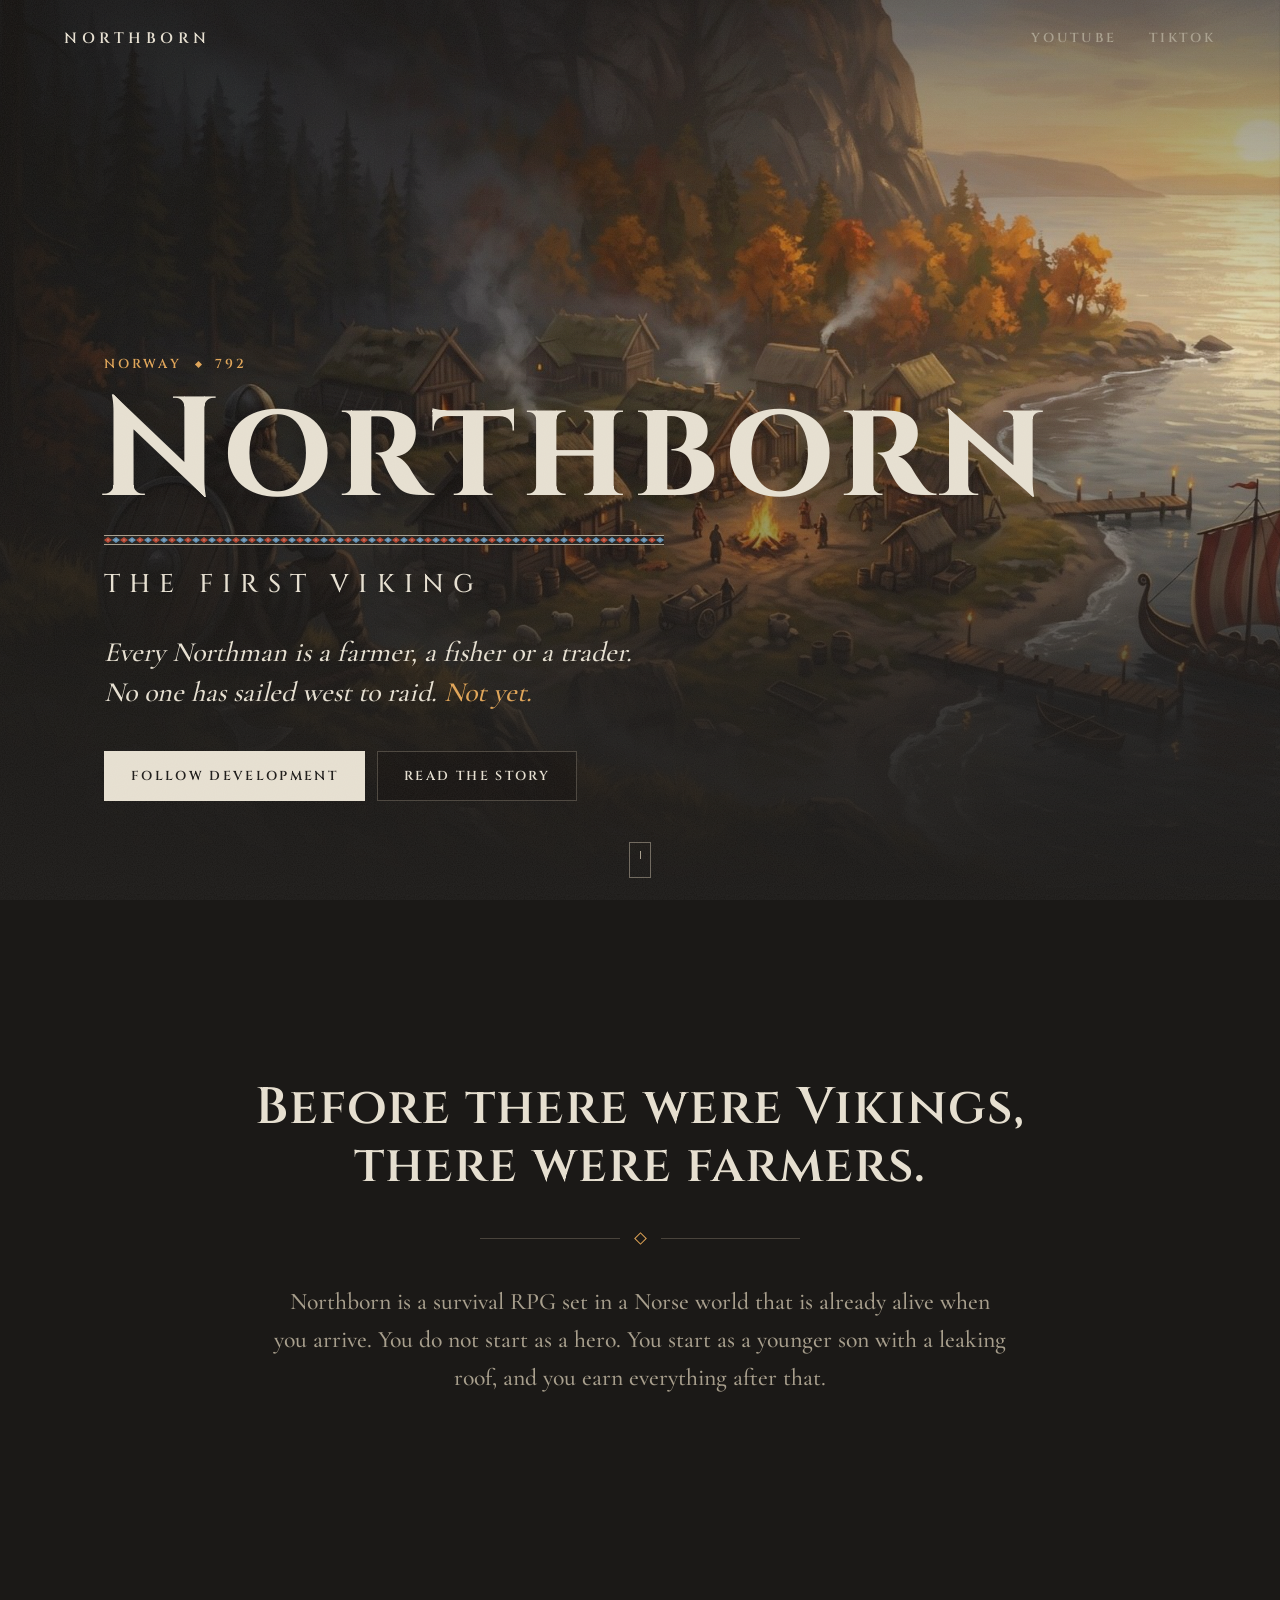
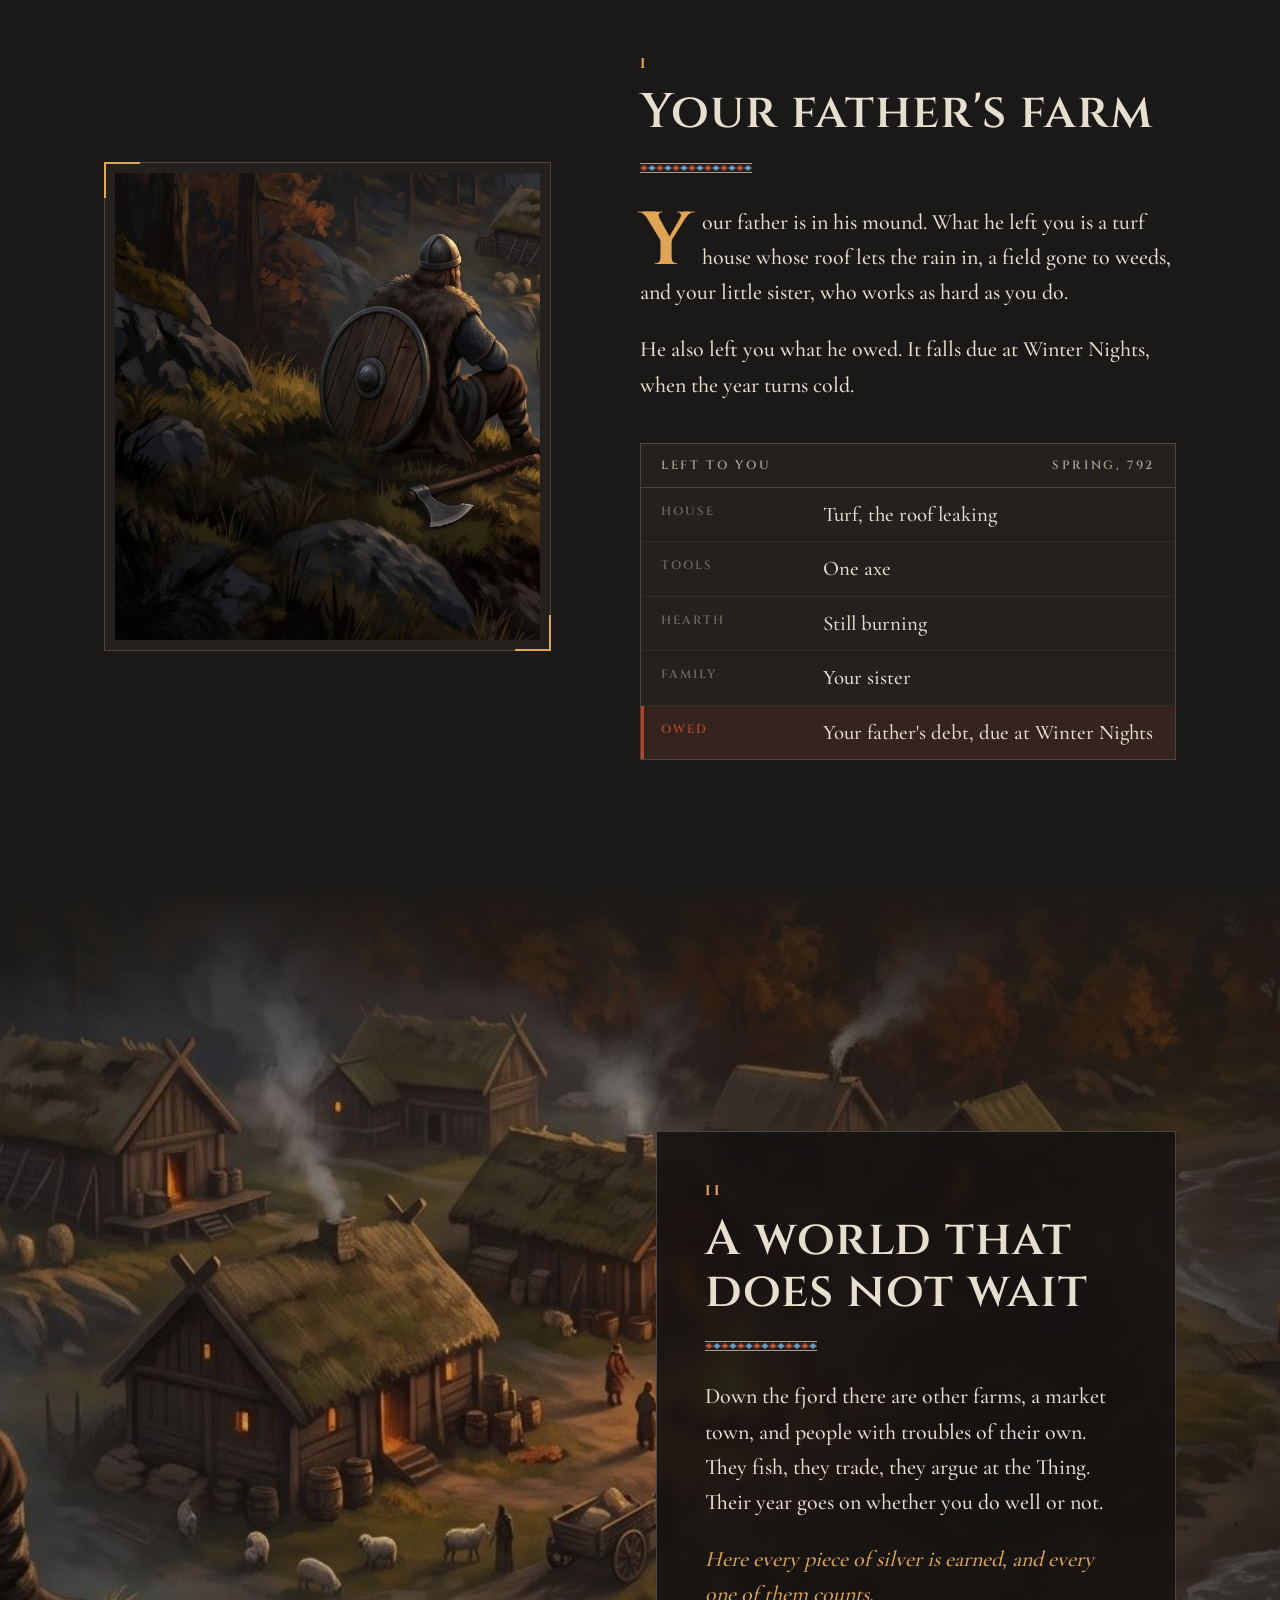
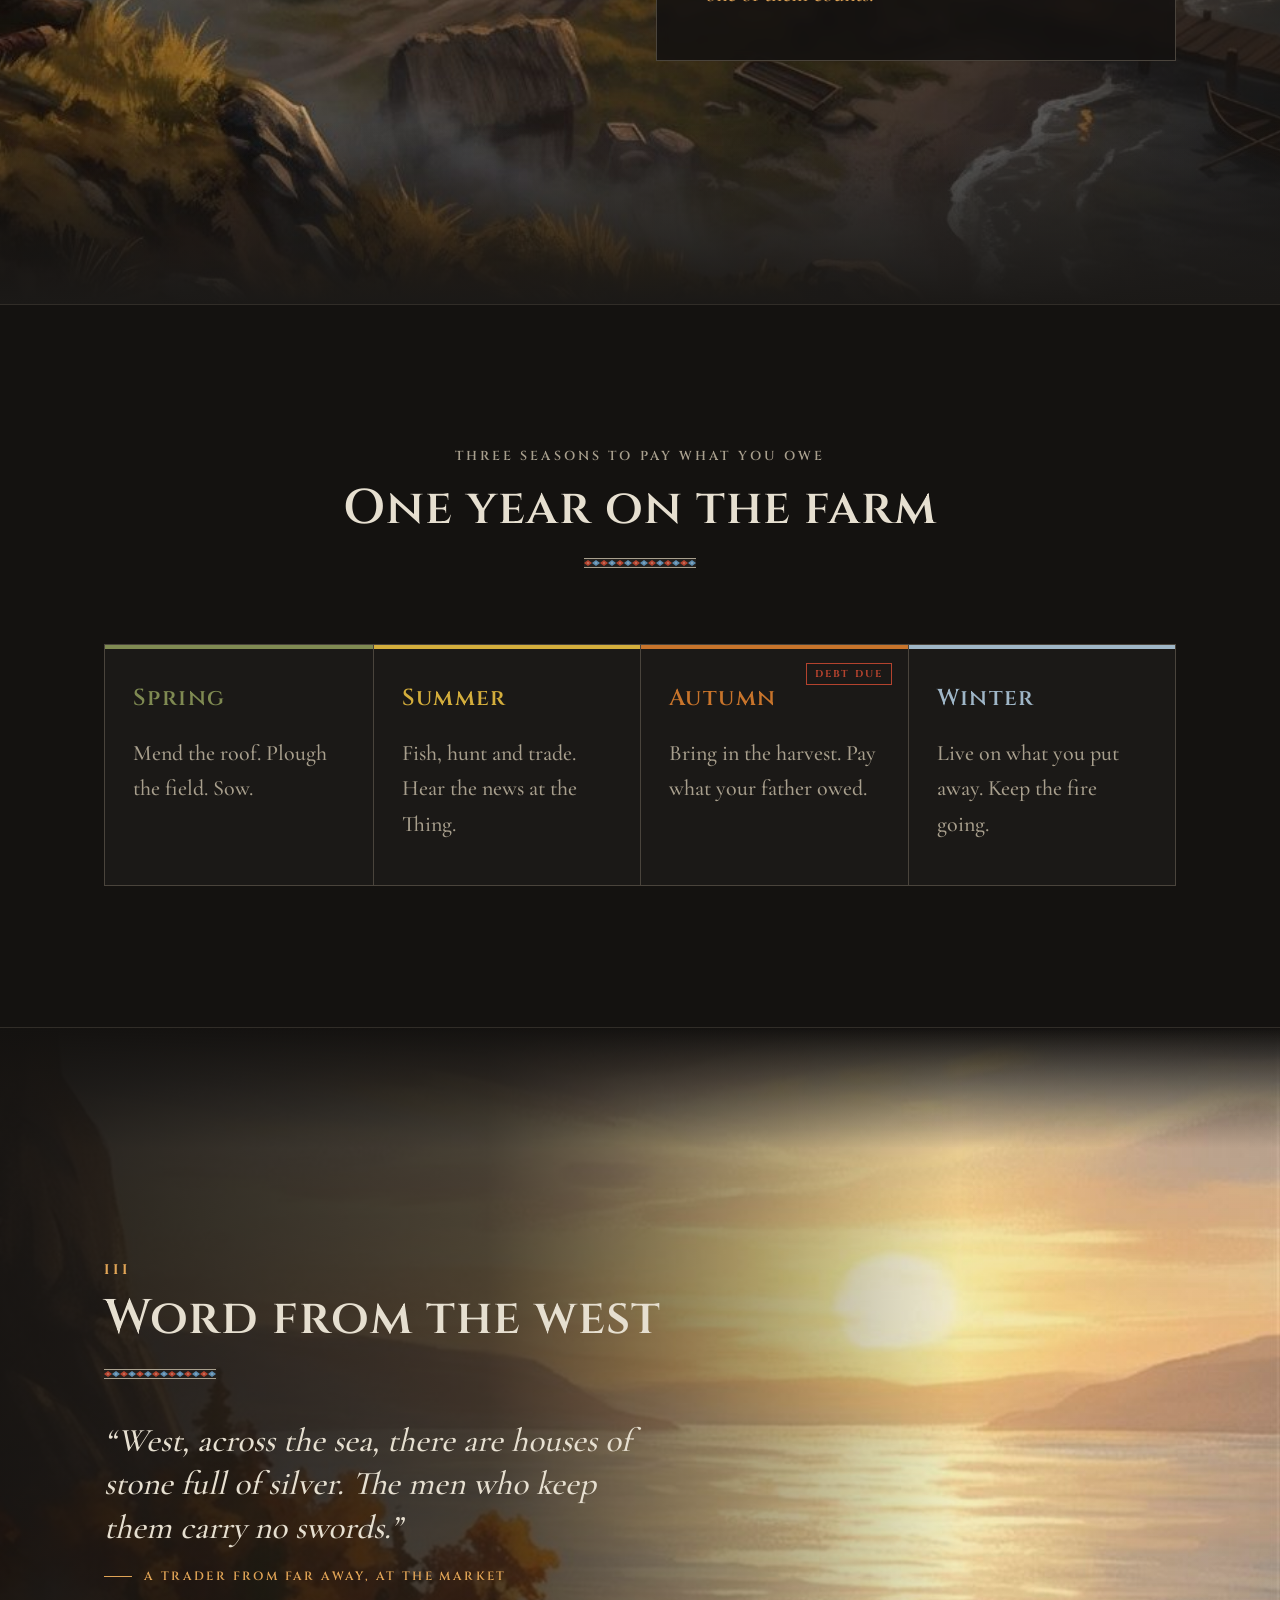
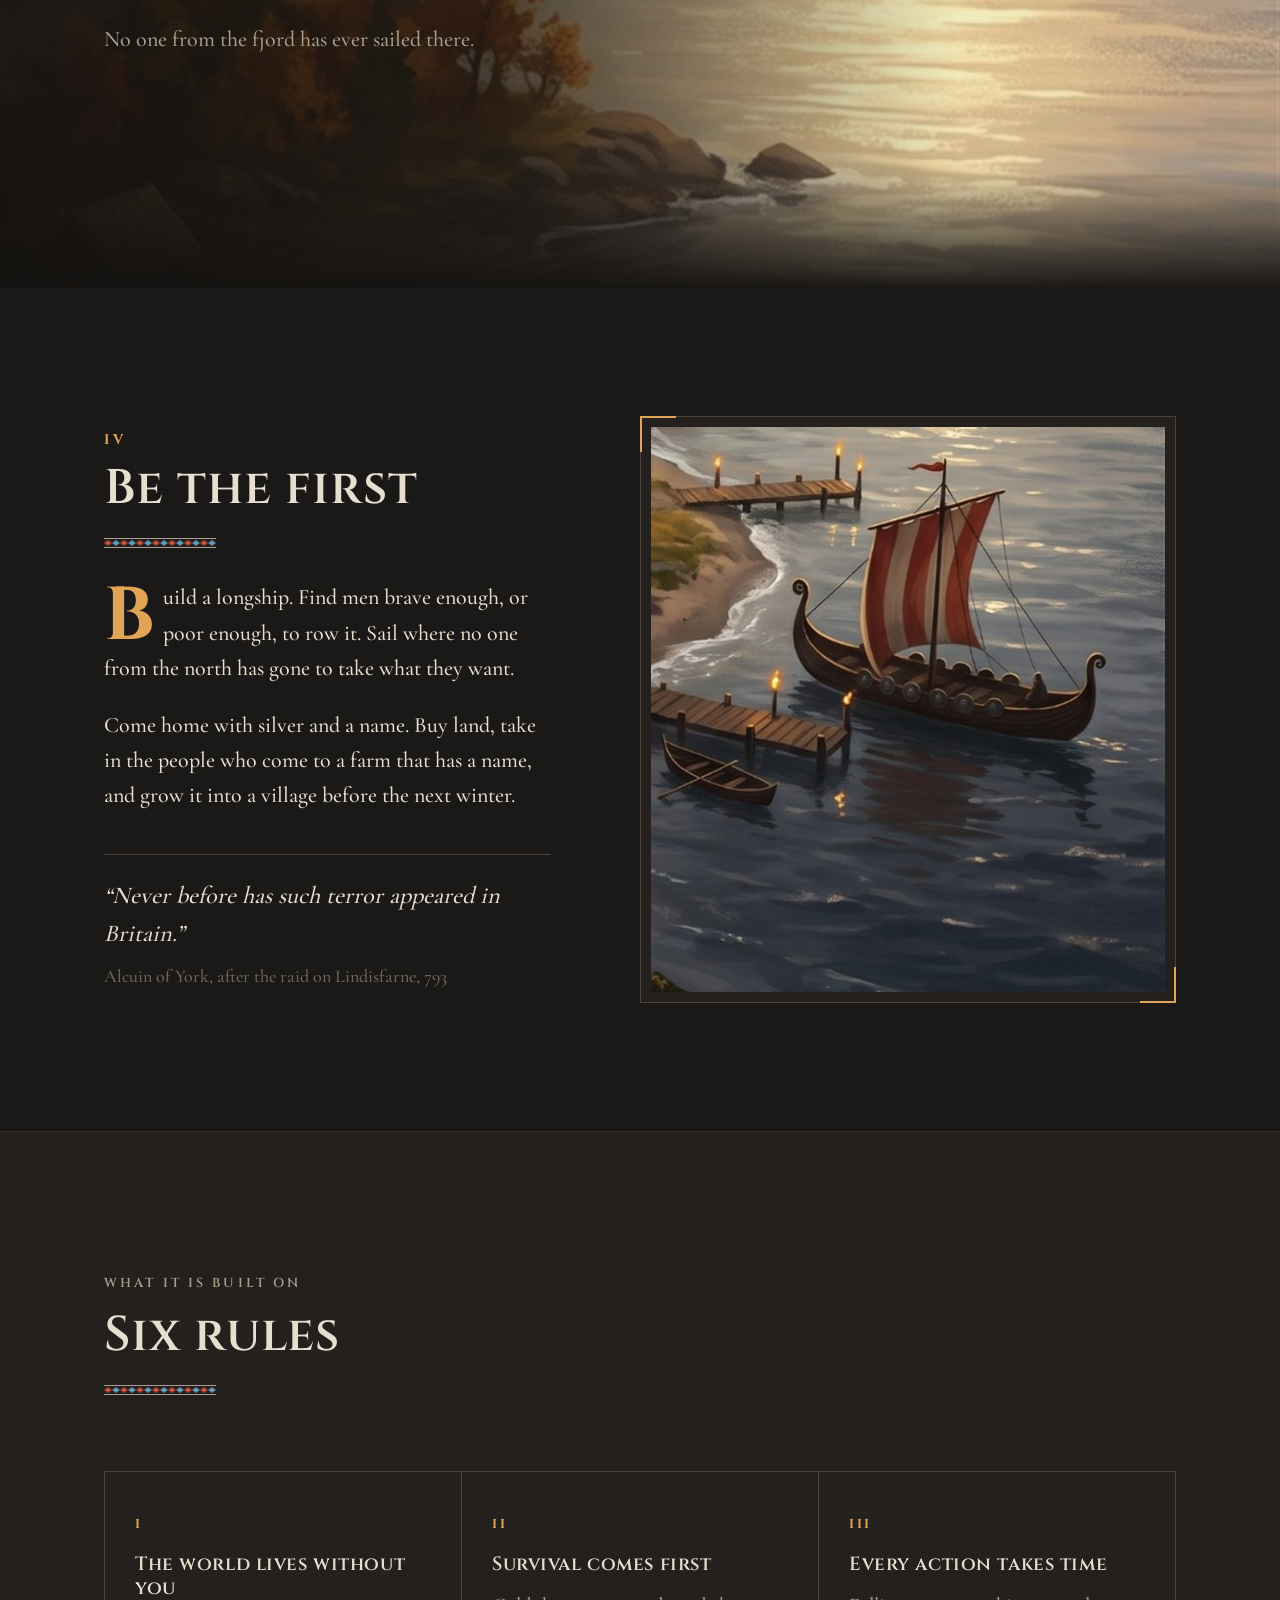
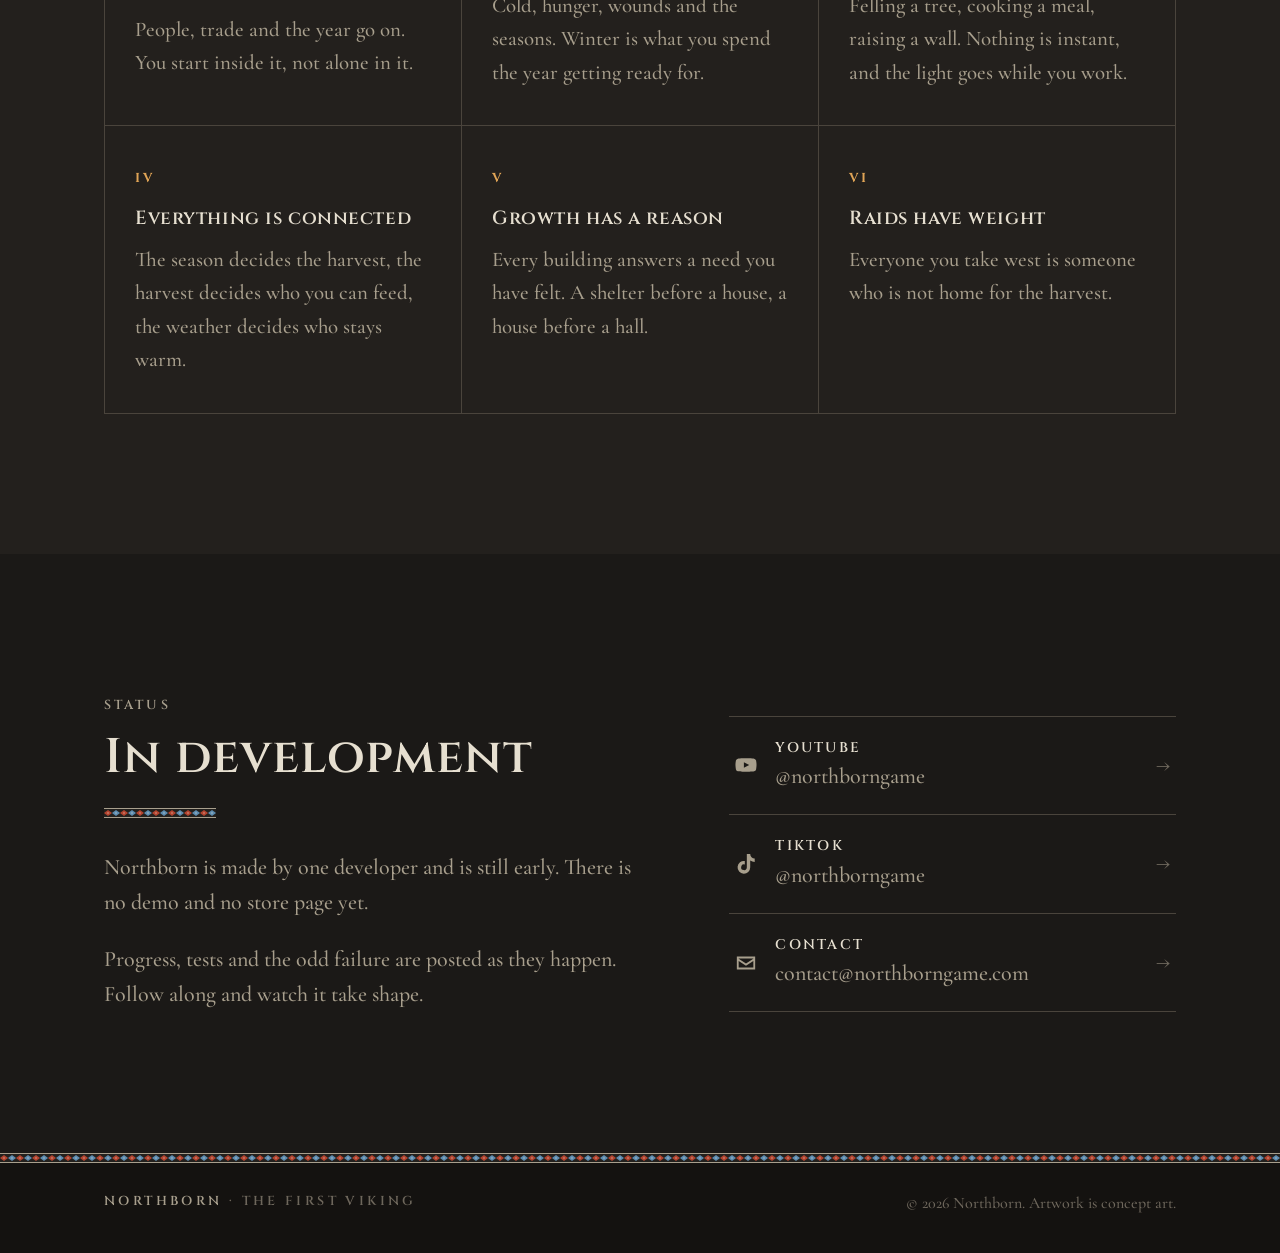
==== index.html @ 7e6898dd "Northborn website: first version Co-Authored-By: Claude Opus 5.5 <noreply@anthropic.com>" ====
<!doctype html>
<html lang="en">
<head>
<meta charset="utf-8">
<meta name="viewport" content="width=device-width, initial-scale=1">
<title>Northborn: The First Viking</title>
<meta name="description" content="Norway, 792. Every Northman is a farmer, a fisher or a trader. No one has sailed west to raid. Northborn is a survival RPG in a living Norse world. In development.">
<meta name="theme-color" content="#1b1917">
<link rel="canonical" href="https://northborngame.com/">
<meta property="og:type" content="website">
<meta property="og:url" content="https://northborngame.com/">
<meta property="og:title" content="Northborn: The First Viking">
<meta property="og:description" content="Norway, 792. No one has sailed west to raid. Not yet.">
<meta property="og:image" content="https://northborngame.com/assets/og.jpg">
<meta name="twitter:card" content="summary_large_image">
<link rel="icon" href="assets/favicon.svg" type="image/svg+xml">
<link rel="preload" href="assets/fonts/Cinzel.ttf" as="font" type="font/ttf" crossorigin>
<link rel="stylesheet" href="style.css">
<script>document.documentElement.classList.add('js');</script>
</head>
<body>

<header class="bar" id="bar">
  <a class="bar__mark" href="#top" aria-label="Northborn, back to top">Northborn</a>
  <nav class="bar__nav" aria-label="Follow">
    <a href="https://www.youtube.com/@northborngame" rel="noopener" target="_blank">YouTube</a>
    <a href="https://www.tiktok.com/@northborngame" rel="noopener" target="_blank">TikTok</a>
  </nav>
</header>

<main id="top">

  <!-- Hero -->
  <section class="hero" aria-labelledby="title">
    <picture class="hero__art">
      <source media="(max-width: 900px)" srcset="assets/hero-1000.jpg">
      <img src="assets/hero.jpg" width="2000" height="1116" alt="A man with a round shield and an axe sits on a hillside above a small turf-roofed settlement by a fjord at dusk.">
    </picture>
    <div class="hero__body">
      <p class="eyebrow hero__eyebrow"><span>Norway</span><span class="dot" aria-hidden="true"></span><span>792</span></p>
      <h1 id="title" class="hero__title">Northborn</h1>
      <div class="band hero__band" aria-hidden="true"></div>
      <p class="hero__sub">The First Viking</p>
      <p class="hero__lede">Every Northman is a farmer, a fisher or a trader. <br>No one has sailed west to raid. <em>Not yet.</em></p>
      <div class="hero__actions">
        <a class="btn btn--primary" href="https://www.youtube.com/@northborngame" rel="noopener" target="_blank">Follow development</a>
        <a class="btn" href="#story">Read the story</a>
      </div>
    </div>
    <a class="hero__down" href="#story" aria-label="Scroll to the story"><span></span></a>
  </section>

  <!-- Opening statement -->
  <section id="story" class="opening">
    <div class="wrap wrap--narrow reveal">
      <p class="opening__line"><span>Before there were Vikings,</span> <span>there were farmers.</span></p>
      <div class="rule" aria-hidden="true"><span></span></div>
      <p class="opening__text">Northborn is a survival RPG set in a Norse world that is already alive when you arrive. You do not start as a hero. You start as a younger son with a leaking roof, and you earn everything after that.</p>
    </div>
  </section>

  <!-- I. The farm -->
  <section class="chapter" aria-labelledby="ch1">
    <div class="wrap chapter__grid">
      <figure class="frame reveal">
        <img src="assets/crop-viking.jpg" width="720" height="736" loading="lazy" alt="A man in furs sits on a rocky slope, his shield beside him and an axe in the grass.">
      </figure>
      <div class="chapter__text reveal">
        <p class="chapter__num">I</p>
        <h2 id="ch1" class="h2">Your father's farm</h2>
        <div class="band band--short" aria-hidden="true"></div>
        <div class="prose">
          <p class="dropcap">Your father is in his mound. What he left you is a turf house whose roof lets the rain in, a field gone to weeds, and your little sister, who works as hard as you do.</p>
          <p>He also left you what he owed. It falls due at Winter Nights, when the year turns cold.</p>
        </div>
        <dl class="ledger">
          <div class="ledger__head">
            <span>Left to you</span>
            <span>Spring, 792</span>
          </div>
          <div><dt>House</dt><dd>Turf, the roof leaking</dd></div>
          <div><dt>Tools</dt><dd>One axe</dd></div>
          <div><dt>Hearth</dt><dd>Still burning</dd></div>
          <div><dt>Family</dt><dd>Your sister</dd></div>
          <div class="ledger__owed"><dt>Owed</dt><dd>Your father's debt, due at Winter Nights</dd></div>
        </dl>
      </div>
    </div>
  </section>

  <!-- II. The world -->
  <section class="world" aria-labelledby="ch2">
    <div class="world__art">
      <img src="assets/crop-village.jpg" width="1100" height="720" loading="lazy" alt="A settlement of turf houses around a fire, with sheep, a cart, and a jetty on the shore.">
    </div>
    <div class="wrap world__body">
      <div class="world__card reveal">
        <p class="chapter__num">II</p>
        <h2 id="ch2" class="h2">A world that does not wait</h2>
        <div class="band band--short" aria-hidden="true"></div>
        <div class="prose">
          <p>Down the fjord there are other farms, a market town, and people with troubles of their own. They fish, they trade, they argue at the Thing. Their year goes on whether you do well or not.</p>
          <p>Here every piece of silver is earned, and every one of them counts.</p>
        </div>
      </div>
    </div>
  </section>

  <!-- The year -->
  <section class="year" aria-labelledby="year-title">
    <div class="wrap">
      <header class="section__head section__head--center reveal">
        <p class="eyebrow">Three seasons to pay what you owe</p>
        <h2 id="year-title" class="h2">One year on the farm</h2>
        <div class="band band--short band--center" aria-hidden="true"></div>
      </header>
      <ol class="seasons">
        <li class="season season--spring reveal">
          <span class="season__name">Spring</span>
          <p>Mend the roof. Plough the field. Sow.</p>
        </li>
        <li class="season season--summer reveal">
          <span class="season__name">Summer</span>
          <p>Fish, hunt and trade. Hear the news at the Thing.</p>
        </li>
        <li class="season season--autumn reveal">
          <span class="season__name">Autumn</span>
          <p>Bring in the harvest. Pay what your father owed.</p>
        </li>
        <li class="season season--winter reveal">
          <span class="season__name">Winter</span>
          <p>Live on what you put away. Keep the fire going.</p>
        </li>
      </ol>
    </div>
  </section>

  <!-- III. The west -->
  <section class="vista" aria-labelledby="ch3">
    <div class="vista__art">
      <img src="assets/crop-sea.jpg" width="1000" height="743" loading="lazy" alt="The sun low over a wide fjord, autumn trees on the shore.">
    </div>
    <div class="wrap vista__body">
      <div class="vista__text reveal">
        <p class="chapter__num">III</p>
        <h2 id="ch3" class="h2">Word from the west</h2>
        <div class="band band--short" aria-hidden="true"></div>
        <blockquote class="quote">
          <p>“West, across the sea, there are houses of stone full of silver. The men who keep them carry no swords.”</p>
          <footer>A trader from far away, at the market</footer>
        </blockquote>
        <p class="vista__after">No one from the fjord has ever sailed there.</p>
      </div>
    </div>
  </section>

  <!-- IV. The first Viking -->
  <section class="chapter chapter--flip" aria-labelledby="ch4">
    <div class="wrap chapter__grid">
      <figure class="frame reveal">
        <img src="assets/crop-ship.jpg" width="600" height="667" loading="lazy" alt="A longship with a red and white striped sail beside a torch-lit jetty.">
      </figure>
      <div class="chapter__text reveal">
        <p class="chapter__num">IV</p>
        <h2 id="ch4" class="h2">Be the first</h2>
        <div class="band band--short" aria-hidden="true"></div>
        <div class="prose">
          <p class="dropcap">Build a longship. Find men brave enough, or poor enough, to row it. Sail where no one from the north has gone to take what they want.</p>
          <p>Come home with silver and a name. Buy land, take in the people who come to a farm that has a name, and grow it into a village before the next winter.</p>
        </div>
        <figure class="epigraph">
          <blockquote>“Never before has such terror appeared in Britain.”</blockquote>
          <figcaption>Alcuin of York, after the raid on Lindisfarne, 793</figcaption>
        </figure>
      </div>
    </div>
  </section>

  <!-- Rules -->
  <section class="rules" aria-labelledby="rules-title">
    <div class="wrap">
      <header class="section__head reveal">
        <p class="eyebrow">What it is built on</p>
        <h2 id="rules-title" class="h2">Six rules</h2>
        <div class="band band--short" aria-hidden="true"></div>
      </header>
      <ol class="rules__grid">
        <li class="reveal"><span class="num">I</span><h3>The world lives without you</h3><p>People, trade and the year go on. You start inside it, not alone in it.</p></li>
        <li class="reveal"><span class="num">II</span><h3>Survival comes first</h3><p>Cold, hunger, wounds and the seasons. Winter is what you spend the year getting ready for.</p></li>
        <li class="reveal"><span class="num">III</span><h3>Every action takes time</h3><p>Felling a tree, cooking a meal, raising a wall. Nothing is instant, and the light goes while you work.</p></li>
        <li class="reveal"><span class="num">IV</span><h3>Everything is connected</h3><p>The season decides the harvest, the harvest decides who you can feed, the weather decides who stays warm.</p></li>
        <li class="reveal"><span class="num">V</span><h3>Growth has a reason</h3><p>Every building answers a need you have felt. A shelter before a house, a house before a hall.</p></li>
        <li class="reveal"><span class="num">VI</span><h3>Raids have weight</h3><p>Everyone you take west is someone who is not home for the harvest.</p></li>
      </ol>
    </div>
  </section>

  <!-- Status -->
  <section class="dev" aria-labelledby="dev-title">
    <div class="wrap dev__grid">
      <div class="reveal">
        <p class="eyebrow">Status</p>
        <h2 id="dev-title" class="h2">In development</h2>
        <div class="band band--short" aria-hidden="true"></div>
        <div class="prose dev__prose">
          <p>Northborn is made by one developer and is still early. There is no demo and no store page yet.</p>
          <p>Progress, tests and the odd failure are posted as they happen. Follow along and watch it take shape.</p>
        </div>
      </div>
      <ul class="follow reveal" aria-label="Follow Northborn">
        <li>
          <a href="https://www.youtube.com/@northborngame" rel="noopener" target="_blank">
            <svg viewBox="0 0 24 24" aria-hidden="true"><path d="M23 7.2a3 3 0 0 0-2.1-2.1C19 4.6 12 4.6 12 4.6s-7 0-8.9.5A3 3 0 0 0 1 7.2 31 31 0 0 0 .5 12a31 31 0 0 0 .5 4.8 3 3 0 0 0 2.1 2.1c1.9.5 8.9.5 8.9.5s7 0 8.9-.5a3 3 0 0 0 2.1-2.1 31 31 0 0 0 .5-4.8 31 31 0 0 0-.5-4.8ZM9.7 15.1V8.9L15.5 12l-5.8 3.1Z"/></svg>
            <span><strong>YouTube</strong><em>@northborngame</em></span>
            <i class="arrow" aria-hidden="true">→</i>
          </a>
        </li>
        <li>
          <a href="https://www.tiktok.com/@northborngame" rel="noopener" target="_blank">
            <svg viewBox="0 0 24 24" aria-hidden="true"><path d="M16.6 1h-3.7v14.6a3.1 3.1 0 1 1-2.2-3V8.8a6.9 6.9 0 1 0 5.9 6.8V8.3a8.6 8.6 0 0 0 4.9 1.5V6.1a4.9 4.9 0 0 1-4.9-4.9Z"/></svg>
            <span><strong>TikTok</strong><em>@northborngame</em></span>
            <i class="arrow" aria-hidden="true">→</i>
          </a>
        </li>
        <li>
          <a href="mailto:contact@northborngame.com">
            <svg viewBox="0 0 24 24" aria-hidden="true"><path d="M2 5h20v14H2V5Zm2 2v.4l8 5.2 8-5.2V7H4Zm16 2.8-8 5.2-8-5.2V17h16V9.8Z"/></svg>
            <span><strong>Contact</strong><em>contact@northborngame.com</em></span>
            <i class="arrow" aria-hidden="true">→</i>
          </a>
        </li>
      </ul>
    </div>
  </section>

</main>

<footer class="foot">
  <div class="band" aria-hidden="true"></div>
  <div class="wrap foot__row">
    <span class="foot__mark">Northborn <span>· The First Viking</span></span>
    <span>&copy; 2026 Northborn. Artwork is concept art.</span>
  </div>
</footer>

<script>
(function () {
  var bar = document.getElementById('bar');
  var onScroll = function () { bar.classList.toggle('bar--solid', window.scrollY > window.innerHeight * 0.6); };
  window.addEventListener('scroll', onScroll, { passive: true });
  onScroll();

  var items = document.querySelectorAll('.reveal');
  if (!('IntersectionObserver' in window)) {
    items.forEach(function (el) { el.classList.add('is-in'); });
    return;
  }
  var io = new IntersectionObserver(function (entries) {
    entries.forEach(function (e) {
      if (e.isIntersecting) { e.target.classList.add('is-in'); io.unobserve(e.target); }
    });
  }, { rootMargin: '0px 0px -10% 0px', threshold: 0.12 });
  items.forEach(function (el) { io.observe(el); });
})();
</script>
</body>
</html>
---- style.css ----
/* Northborn site. Built on the game's "Vadmál" look (undyed wool, square corners, one-pixel seams,
   one tablet-woven band) and the warm amber / cool slate light of the title painting. */

@font-face {
  font-family: "Cinzel";
  src: url("assets/fonts/Cinzel.ttf") format("truetype");
  font-weight: 400 900;
  font-display: swap;
}
@font-face {
  font-family: "Cormorant Garamond";
  src: url("assets/fonts/CormorantGaramond.ttf") format("truetype");
  font-weight: 300 700;
  font-style: normal;
  font-display: swap;
}

:root {
  --bg: #1b1917;
  --bg-deep: #141210;
  --bg-raised: #23201d;
  --seam: #4a443c;
  --seam-soft: #312d28;
  --text: #e6dfd0;
  --text-dim: #a89f8d;
  --text-off: #6e675c;
  --amber: #e0a456;
  --weld: #d4ae3c;
  --ochre: #c8742b;
  --madder: #b4432e;
  --woad: #5c8cb0;
  --moss: #7f8a52;

  --display: "Cinzel", "Trajan Pro", Georgia, serif;
  --body: "Cormorant Garamond", Garamond, Georgia, serif;

  --gutter: clamp(16px, 5vw, 64px);
  --max: 1200px;
  --ease: cubic-bezier(.2, .7, .2, 1);

  --band: url("data:image/svg+xml,%3Csvg xmlns='http://www.w3.org/2000/svg' width='16' height='10' viewBox='0 0 16 10'%3E%3Crect width='16' height='10' fill='%2323201d'/%3E%3Crect y='0' width='16' height='1' fill='%23a89f8d'/%3E%3Crect y='9' width='16' height='1' fill='%23a89f8d'/%3E%3Cpath d='M0 5 4 2 8 5 4 8Z' fill='%23b4432e'/%3E%3Cpath d='M8 5 12 2 16 5 12 8Z' fill='%235c8cb0'/%3E%3Crect x='3.5' y='4.5' width='1' height='1' fill='%23e6dfd0'/%3E%3Crect x='11.5' y='4.5' width='1' height='1' fill='%23e6dfd0'/%3E%3C/svg%3E");
}

*, *::before, *::after { box-sizing: border-box; }
html { scroll-behavior: smooth; -webkit-text-size-adjust: 100%; }

body {
  margin: 0;
  background: var(--bg);
  color: var(--text);
  font-family: var(--body);
  font-weight: 500;
  font-size: clamp(19px, 1.1vw + 13px, 22px);
  line-height: 1.6;
  -webkit-font-smoothing: antialiased;
  text-rendering: optimizeLegibility;
  overflow-x: hidden;
}

/* Woven cloth: a faint grain over everything. */
body::after {
  content: "";
  position: fixed;
  inset: 0;
  pointer-events: none;
  z-index: 100;
  opacity: 0.07;
  background-image: url("data:image/svg+xml,%3Csvg xmlns='http://www.w3.org/2000/svg' width='160' height='160'%3E%3Cfilter id='n'%3E%3CfeTurbulence type='fractalNoise' baseFrequency='0.9' numOctaves='2' stitchTiles='stitch'/%3E%3CfeColorMatrix values='0 0 0 0 1  0 0 0 0 1  0 0 0 0 1  0 0 0 0.9 0'/%3E%3C/filter%3E%3Crect width='100%25' height='100%25' filter='url(%23n)'/%3E%3C/svg%3E");
}

img { display: block; max-width: 100%; height: auto; }
a { color: inherit; }
:focus-visible { outline: 1px solid var(--text); outline-offset: 4px; }
::selection { background: var(--madder); color: var(--text); }

.wrap { max-width: var(--max); margin: 0 auto; padding: 0 var(--gutter); }
.wrap--narrow { max-width: 860px; }

/* ---------- Type ---------- */

.eyebrow {
  margin: 0 0 16px;
  font-family: var(--display);
  font-size: 13px;
  font-weight: 600;
  letter-spacing: 0.24em;
  text-transform: uppercase;
  color: var(--text-dim);
}

.h2 {
  margin: 0;
  font-family: var(--display);
  font-weight: 600;
  font-size: clamp(32px, 3.8vw, 56px);
  line-height: 1.06;
  letter-spacing: 0.02em;
  text-wrap: balance;
}

.prose p { margin: 0 0 1em; max-width: 34em; }
.prose p:last-child { margin-bottom: 0; }

.dropcap::first-letter {
  float: left;
  font-family: var(--display);
  font-weight: 700;
  font-size: 3.4em;
  line-height: 0.82;
  padding: 0.08em 0.12em 0 0;
  color: var(--amber);
}

/* ---------- Ornament ---------- */

.band {
  height: 10px;
  background: var(--band) repeat-x left center / 16px 10px;
  image-rendering: pixelated;
}
.band--short { width: 112px; margin-top: 24px; }
.band--center { margin-left: auto; margin-right: auto; }

.rule { display: flex; align-items: center; justify-content: center; gap: 0; margin: 40px auto; max-width: 320px; }
.rule::before, .rule::after { content: ""; flex: 1; height: 1px; background: var(--seam); }
.rule span { width: 9px; height: 9px; margin: 0 16px; transform: rotate(45deg); border: 1px solid var(--amber); }

/* ---------- Top bar ---------- */

.bar {
  position: fixed;
  top: 0; left: 0; right: 0;
  z-index: 50;
  display: flex;
  align-items: center;
  justify-content: space-between;
  gap: 16px;
  padding: 22px var(--gutter);
  font-family: var(--display);
  font-size: 13px;
  font-weight: 600;
  letter-spacing: 0.22em;
  text-transform: uppercase;
  transition: background-color 240ms, padding 240ms, border-color 240ms;
  border-bottom: 1px solid transparent;
}
.bar--solid {
  background: rgba(20, 18, 16, 0.92);
  -webkit-backdrop-filter: blur(8px);
  backdrop-filter: blur(8px);
  padding-top: 14px;
  padding-bottom: 14px;
  border-bottom-color: var(--seam-soft);
}
.bar__mark { text-decoration: none; font-size: 15px; letter-spacing: 0.3em; }
.bar__nav { display: flex; gap: clamp(16px, 3vw, 32px); }
.bar__nav a {
  text-decoration: none;
  color: var(--text-dim);
  padding: 6px 0;
  border-bottom: 1px solid transparent;
  transition: color 160ms, border-color 160ms;
}
.bar__nav a:hover { color: var(--text); border-bottom-color: var(--amber); }

/* ---------- Hero ---------- */

.hero {
  position: relative;
  min-height: 100vh;
  min-height: 100svh;
  display: flex;
  align-items: flex-end;
  overflow: hidden;
  isolation: isolate;
}
.hero__art { position: absolute; inset: 0; z-index: -2; }
.hero__art img {
  width: 100%;
  height: 100%;
  object-fit: cover;
  object-position: 55% 40%;
  transform-origin: 60% 45%;
  animation: drift 26s var(--ease) both;
}
@keyframes drift { from { transform: scale(1.08); } to { transform: scale(1); } }

.hero::before {
  content: "";
  position: absolute;
  inset: 0;
  z-index: -1;
  background:
    linear-gradient(to top, var(--bg) 0%, rgba(27, 25, 23, 0.85) 20%, rgba(27, 25, 23, 0.1) 60%, rgba(20, 18, 16, 0.55) 100%),
    linear-gradient(to right, rgba(20, 18, 16, 0.75) 0%, rgba(20, 18, 16, 0) 60%);
}
/* Warm light from the fire and the sun. */
.hero::after {
  content: "";
  position: absolute;
  inset: 0;
  z-index: -1;
  pointer-events: none;
  background: radial-gradient(60% 50% at 72% 30%, rgba(224, 164, 86, 0.16), transparent 70%);
  mix-blend-mode: screen;
}

.hero__body {
  width: 100%;
  max-width: var(--max);
  margin: 0 auto;
  padding: 120px var(--gutter) clamp(72px, 11vh, 120px);
}
.hero__eyebrow { display: flex; align-items: center; gap: 14px; color: var(--amber); }
.hero__eyebrow .dot { width: 5px; height: 5px; background: currentColor; transform: rotate(45deg); }

.hero__title {
  margin: 0 0 20px;
  font-family: var(--display);
  font-weight: 700;
  font-size: clamp(44px, 11vw, 164px);
  line-height: 0.88;
  letter-spacing: 0.04em;
  margin-left: -0.04em;
  text-shadow: 0 4px 40px rgba(0, 0, 0, 0.45);
}
.hero__band { max-width: 560px; }
.hero__sub {
  margin: 20px 0 0;
  font-family: var(--display);
  font-weight: 500;
  font-size: clamp(17px, 2vw, 26px);
  letter-spacing: 0.36em;
  text-transform: uppercase;
}
.hero__lede {
  margin: 26px 0 0;
  max-width: 30em;
  font-size: clamp(21px, 1.4vw + 13px, 28px);
  line-height: 1.45;
  font-style: italic;
}
.hero__lede em { font-style: italic; color: var(--amber); }
.hero__actions { display: flex; flex-wrap: wrap; gap: 12px; margin-top: 38px; }

.hero__body > * { animation: rise 900ms var(--ease) both; }
.hero__body > :nth-child(2) { animation-delay: 80ms; }
.hero__body > :nth-child(3) { animation-delay: 200ms; }
.hero__body > :nth-child(4) { animation-delay: 280ms; }
.hero__body > :nth-child(5) { animation-delay: 380ms; }
.hero__body > :nth-child(6) { animation-delay: 480ms; }
@keyframes rise { from { opacity: 0; transform: translateY(14px); } to { opacity: 1; transform: none; } }

.hero__down {
  position: absolute;
  left: 50%;
  bottom: 22px;
  width: 22px;
  height: 36px;
  margin-left: -11px;
  border: 1px solid var(--text-off);
}
.hero__down span {
  position: absolute;
  left: 50%;
  top: 8px;
  width: 1px;
  height: 8px;
  background: var(--text-dim);
  animation: tick 2.2s ease-in-out infinite;
}
@keyframes tick { 0% { opacity: 0; transform: translateY(0); } 30% { opacity: 1; } 100% { opacity: 0; transform: translateY(12px); } }

/* ---------- Buttons ---------- */

.btn {
  display: inline-flex;
  align-items: center;
  min-height: 50px;
  padding: 0 26px;
  border: 1px solid var(--seam);
  background: rgba(20, 18, 16, 0.55);
  font-family: var(--display);
  font-size: 13px;
  font-weight: 600;
  letter-spacing: 0.18em;
  text-transform: uppercase;
  text-decoration: none;
  transition: border-color 160ms, background-color 160ms, color 160ms;
}
.btn:hover { border-color: var(--amber); }
.btn--primary { background: var(--text); border-color: var(--text); color: var(--bg); }
.btn--primary:hover { background: var(--amber); border-color: var(--amber); }

/* ---------- Opening ---------- */

.opening { padding: clamp(96px, 14vw, 180px) 0 clamp(80px, 10vw, 140px); text-align: center; }
.opening__line {
  margin: 0;
  font-family: var(--display);
  font-weight: 600;
  font-size: clamp(28px, 4vw, 56px);
  line-height: 1.12;
  letter-spacing: 0.02em;
}
.opening__line span { display: block; }
.opening .wrap--narrow { max-width: 1040px; }
.opening__text { max-width: 30em; }
.opening__text { margin: 0 auto; max-width: 31em; color: var(--text-dim); font-size: 1.08em; }

/* ---------- Chapters ---------- */

.chapter { padding: clamp(72px, 10vw, 140px) 0; }
.chapter__grid {
  display: grid;
  grid-template-columns: minmax(0, 5fr) minmax(0, 6fr);
  gap: clamp(36px, 7vw, 112px);
  align-items: center;
}
.chapter--flip .frame { order: 2; }
.chapter__num {
  margin: 0 0 12px;
  font-family: var(--display);
  font-size: 14px;
  font-weight: 700;
  letter-spacing: 0.3em;
  color: var(--amber);
}
.chapter__text .prose { margin-top: 32px; }

.frame {
  position: relative;
  margin: 0;
  padding: 10px;
  border: 1px solid var(--seam);
  background: var(--bg-raised);
}
.frame::before {
  content: "";
  position: absolute;
  inset: -1px auto auto -1px;
  width: 36px; height: 36px;
  border-top: 2px solid var(--amber);
  border-left: 2px solid var(--amber);
}
.frame::after {
  content: "";
  position: absolute;
  inset: auto -1px -1px auto;
  width: 36px; height: 36px;
  border-bottom: 2px solid var(--amber);
  border-right: 2px solid var(--amber);
}
.frame img { width: 100%; aspect-ratio: 4 / 4.4; object-fit: cover; filter: saturate(0.92) contrast(1.03); }

/* The ledger: what you inherit. */
.ledger {
  margin: 40px 0 0;
  max-width: 30em;
  border: 1px solid var(--seam);
  background: var(--bg-raised);
  font-size: 0.95em;
}
.ledger__head {
  display: flex;
  justify-content: space-between;
  gap: 12px;
  padding: 12px 20px;
  border-bottom: 1px solid var(--seam);
  font-family: var(--display);
  font-size: 12px;
  font-weight: 600;
  letter-spacing: 0.22em;
  text-transform: uppercase;
  color: var(--text-dim);
}
.ledger > div:not(.ledger__head) {
  display: grid;
  grid-template-columns: 7em minmax(0, 1fr);
  gap: 16px;
  padding: 10px 20px;
  border-bottom: 1px solid var(--seam-soft);
}
.ledger > div:last-child { border-bottom: 0; }
.ledger dt {
  font-family: var(--display);
  font-size: 12px;
  font-weight: 600;
  letter-spacing: 0.16em;
  text-transform: uppercase;
  color: var(--text-off);
  padding-top: 4px;
}
.ledger dd { margin: 0; }
.ledger__owed { background: rgba(180, 67, 46, 0.12); box-shadow: inset 3px 0 0 var(--madder); }
.ledger__owed dt { color: var(--madder); }

/* ---------- The world (painting with a card over it) ---------- */

.world { position: relative; padding: clamp(80px, 10vw, 140px) 0; isolation: isolate; }
.world__art { position: absolute; inset: 0; z-index: -2; }
.world__art img { width: 100%; height: 100%; object-fit: cover; object-position: 50% 45%; }
.world::before {
  content: "";
  position: absolute;
  inset: 0;
  z-index: -1;
  background:
    linear-gradient(to bottom, var(--bg) 0%, rgba(27, 25, 23, 0) 18%, rgba(27, 25, 23, 0) 82%, var(--bg) 100%),
    linear-gradient(to right, rgba(20, 18, 16, 0.2) 0%, rgba(20, 18, 16, 0.2) 45%, rgba(20, 18, 16, 0.75) 100%);
}
.world__body { display: flex; justify-content: flex-end; min-height: clamp(520px, 62vw, 760px); align-items: center; }
.world__card {
  width: min(100%, 520px);
  padding: clamp(28px, 4vw, 48px);
  background: rgba(20, 18, 16, 0.88);
  border: 1px solid var(--seam);
  -webkit-backdrop-filter: blur(6px);
  backdrop-filter: blur(6px);
}
.world__card .prose { margin-top: 28px; }
.world__card .prose p:last-child { color: var(--amber); font-style: italic; }

/* ---------- The year ---------- */

.year { padding: clamp(88px, 11vw, 150px) 0; background: var(--bg-deep); border-top: 1px solid var(--seam-soft); border-bottom: 1px solid var(--seam-soft); }
.section__head { margin-bottom: clamp(44px, 6vw, 76px); }
.section__head--center { text-align: center; }

.seasons {
  list-style: none;
  margin: 0;
  padding: 0;
  display: grid;
  grid-template-columns: repeat(4, minmax(0, 1fr));
  border: 1px solid var(--seam);
}
.season {
  position: relative;
  padding: 36px 28px 40px;
  min-height: 240px;
  background: var(--bg);
  transition: background-color 200ms;
}
.season + .season { border-left: 1px solid var(--seam); }
.season::before { content: ""; position: absolute; left: 0; right: 0; top: 0; height: 4px; background: var(--c); }
.season:hover { background: var(--bg-raised); }
.season__name {
  display: block;
  margin-bottom: 18px;
  font-family: var(--display);
  font-size: clamp(22px, 1.8vw, 28px);
  font-weight: 600;
  letter-spacing: 0.06em;
  color: var(--c);
}
.season p { margin: 0; color: var(--text-dim); }
.season--spring { --c: var(--moss); }
.season--summer { --c: var(--weld); }
.season--autumn { --c: var(--ochre); }
.season--winter { --c: #9fb6c7; }
.season--autumn::after {
  content: "Debt due";
  position: absolute;
  right: 16px;
  top: 18px;
  padding: 2px 8px;
  border: 1px solid var(--madder);
  font-family: var(--display);
  font-size: 10px;
  font-weight: 700;
  letter-spacing: 0.18em;
  text-transform: uppercase;
  color: var(--madder);
}

/* ---------- The west (vista) ---------- */

.vista { position: relative; isolation: isolate; overflow: hidden; }
.vista__art { position: absolute; inset: 0; z-index: -2; }
.vista__art img { width: 100%; height: 100%; object-fit: cover; object-position: 70% 50%; }
.vista::before {
  content: "";
  position: absolute;
  inset: 0;
  z-index: -1;
  background:
    linear-gradient(to right, rgba(20, 18, 16, 0.92) 0%, rgba(20, 18, 16, 0.75) 38%, rgba(20, 18, 16, 0.05) 75%),
    linear-gradient(to bottom, var(--bg-deep) 0%, rgba(20, 18, 16, 0) 14%, rgba(27, 25, 23, 0) 86%, var(--bg) 100%);
}
.vista__body { min-height: clamp(600px, 72vw, 860px); display: flex; align-items: center; }
.vista__text { max-width: 560px; padding: 96px 0; }
.quote { margin: 40px 0 0; padding: 0; }
.quote p {
  margin: 0;
  font-size: clamp(26px, 2.6vw, 38px);
  line-height: 1.3;
  font-style: italic;
  font-weight: 500;
}
.quote footer {
  margin-top: 18px;
  font-family: var(--display);
  font-size: 12px;
  font-weight: 600;
  letter-spacing: 0.2em;
  text-transform: uppercase;
  color: var(--amber);
}
.quote footer::before { content: ""; display: inline-block; width: 28px; height: 1px; margin-right: 12px; vertical-align: middle; background: currentColor; }
.vista__after { margin: 36px 0 0; color: var(--text-dim); }

/* Epigraph (history). */
.epigraph { margin: 40px 0 0; padding: 22px 0 0; border-top: 1px solid var(--seam); }
.epigraph blockquote { margin: 0; font-style: italic; font-size: 1.1em; }
.epigraph figcaption { margin-top: 8px; font-size: 0.82em; color: var(--text-off); }

/* ---------- Rules ---------- */

.rules { padding: clamp(88px, 11vw, 150px) 0; background: var(--bg-raised); border-top: 1px solid var(--seam-soft); }
.rules__grid {
  list-style: none;
  margin: 0;
  padding: 0;
  display: grid;
  grid-template-columns: repeat(3, minmax(0, 1fr));
  gap: 0;
  border-top: 1px solid var(--seam);
  border-left: 1px solid var(--seam);
}
.rules__grid li {
  padding: 32px 30px 36px;
  border-right: 1px solid var(--seam);
  border-bottom: 1px solid var(--seam);
  transition: background-color 200ms;
}
.rules__grid li:hover { background: var(--bg); }
.rules__grid .num {
  display: inline-block;
  margin-bottom: 18px;
  font-family: var(--display);
  font-size: 13px;
  font-weight: 700;
  letter-spacing: 0.2em;
  color: var(--amber);
}
.rules__grid h3 {
  margin: 0 0 12px;
  font-family: var(--display);
  font-weight: 600;
  font-size: clamp(19px, 1.4vw, 22px);
  letter-spacing: 0.03em;
  line-height: 1.25;
}
.rules__grid p { margin: 0; color: var(--text-dim); font-size: 0.95em; }

/* ---------- Status ---------- */

.dev { padding: clamp(88px, 11vw, 150px) 0; }
.dev__grid {
  display: grid;
  grid-template-columns: minmax(0, 6fr) minmax(0, 5fr);
  gap: clamp(40px, 7vw, 112px);
  align-items: end;
}
.dev__prose { margin-top: 32px; color: var(--text-dim); }
.follow { list-style: none; margin: 0; padding: 0; border-top: 1px solid var(--seam); }
.follow li { border-bottom: 1px solid var(--seam); }
.follow a {
  display: flex;
  align-items: center;
  gap: 18px;
  padding: 20px 6px;
  text-decoration: none;
  transition: background-color 160ms, padding 160ms;
}
.follow a:hover { background: var(--bg-raised); padding-left: 14px; }
.follow svg { width: 22px; height: 22px; flex: none; fill: var(--text-dim); transition: fill 160ms; }
.follow a:hover svg { fill: var(--amber); }
.follow span { display: flex; flex-direction: column; min-width: 0; flex: 1; }
.follow strong { font-family: var(--display); font-size: 14px; font-weight: 600; letter-spacing: 0.16em; text-transform: uppercase; }
.follow em { font-style: normal; color: var(--text-dim); overflow-wrap: anywhere; }
.follow .arrow { font-style: normal; color: var(--text-off); transition: transform 160ms, color 160ms; }
.follow a:hover .arrow { transform: translateX(4px); color: var(--amber); }

/* ---------- Footer ---------- */

.foot { background: var(--bg-deep); }
.foot__row {
  display: flex;
  flex-wrap: wrap;
  justify-content: space-between;
  gap: 12px;
  padding-top: 28px;
  padding-bottom: 36px;
  font-size: 16px;
  color: var(--text-off);
}
.foot__mark { font-family: var(--display); font-size: 13px; font-weight: 600; letter-spacing: 0.26em; text-transform: uppercase; color: var(--text-dim); }
.foot__mark span { color: var(--text-off); }

/* ---------- Reveal on scroll ---------- */

.js .reveal { opacity: 0; transform: translateY(18px); transition: opacity 900ms var(--ease), transform 900ms var(--ease); }
.js .reveal.is-in { opacity: 1; transform: none; }
.seasons .reveal:nth-child(2), .rules__grid .reveal:nth-child(3n+2) { transition-delay: 90ms; }
.seasons .reveal:nth-child(3), .rules__grid .reveal:nth-child(3n) { transition-delay: 180ms; }
.seasons .reveal:nth-child(4) { transition-delay: 270ms; }

@media (prefers-reduced-motion: reduce) {
  html { scroll-behavior: auto; }
  *, *::before, *::after { animation: none !important; transition: none !important; }
  .js .reveal { opacity: 1; transform: none; }
}

/* ---------- Narrow screens ---------- */

@media (max-width: 960px) {
  .chapter__grid, .dev__grid { grid-template-columns: minmax(0, 1fr); }
  .chapter--flip .frame { order: 0; }
  .frame { max-width: 520px; }
  .seasons { grid-template-columns: repeat(2, minmax(0, 1fr)); }
  .season:nth-child(3) { border-left: 0; }
  .season:nth-child(n+3) { border-top: 1px solid var(--seam); }
  .rules__grid { grid-template-columns: repeat(2, minmax(0, 1fr)); }
  .rules__grid .reveal { transition-delay: 0ms !important; }
  .world::before {
    background: linear-gradient(to bottom, var(--bg) 0%, rgba(27, 25, 23, 0) 20%, rgba(27, 25, 23, 0.55) 60%, var(--bg) 100%);
  }
  .world__body { justify-content: flex-start; align-items: flex-end; min-height: 0; padding-top: min(70vw, 420px); }
  .world__art img { object-position: 30% 30%; }
  .vista::before {
    background: linear-gradient(to bottom, var(--bg-deep) 0%, rgba(20, 18, 16, 0.35) 30%, rgba(20, 18, 16, 0.88) 70%, var(--bg) 100%);
  }
  .vista__body { align-items: flex-end; }
}

@media (max-width: 600px) {
  .bar { padding-top: 16px; padding-bottom: 16px; }
  .bar__mark { font-size: 13px; letter-spacing: 0.22em; }
  .bar__nav { gap: 16px; }
  .hero__art img { object-position: 28% 40%; }
  .hero__sub { letter-spacing: 0.26em; }
  .hero__lede br { display: none; }
  .btn { flex: 1 1 100%; justify-content: center; }
  .hero__down { display: none; }
  .opening { text-align: left; }
  .rule { margin-left: 0; }
  .seasons, .rules__grid { grid-template-columns: minmax(0, 1fr); }
  .season + .season { border-left: 0; border-top: 1px solid var(--seam); }
  .season { min-height: 0; padding: 28px 22px 30px; }
  .ledger > div:not(.ledger__head) { grid-template-columns: 5.6em minmax(0, 1fr); padding: 10px 16px; gap: 12px; }
  .ledger__head { padding: 12px 16px; }
  .world__card { padding: 26px 22px; }
}
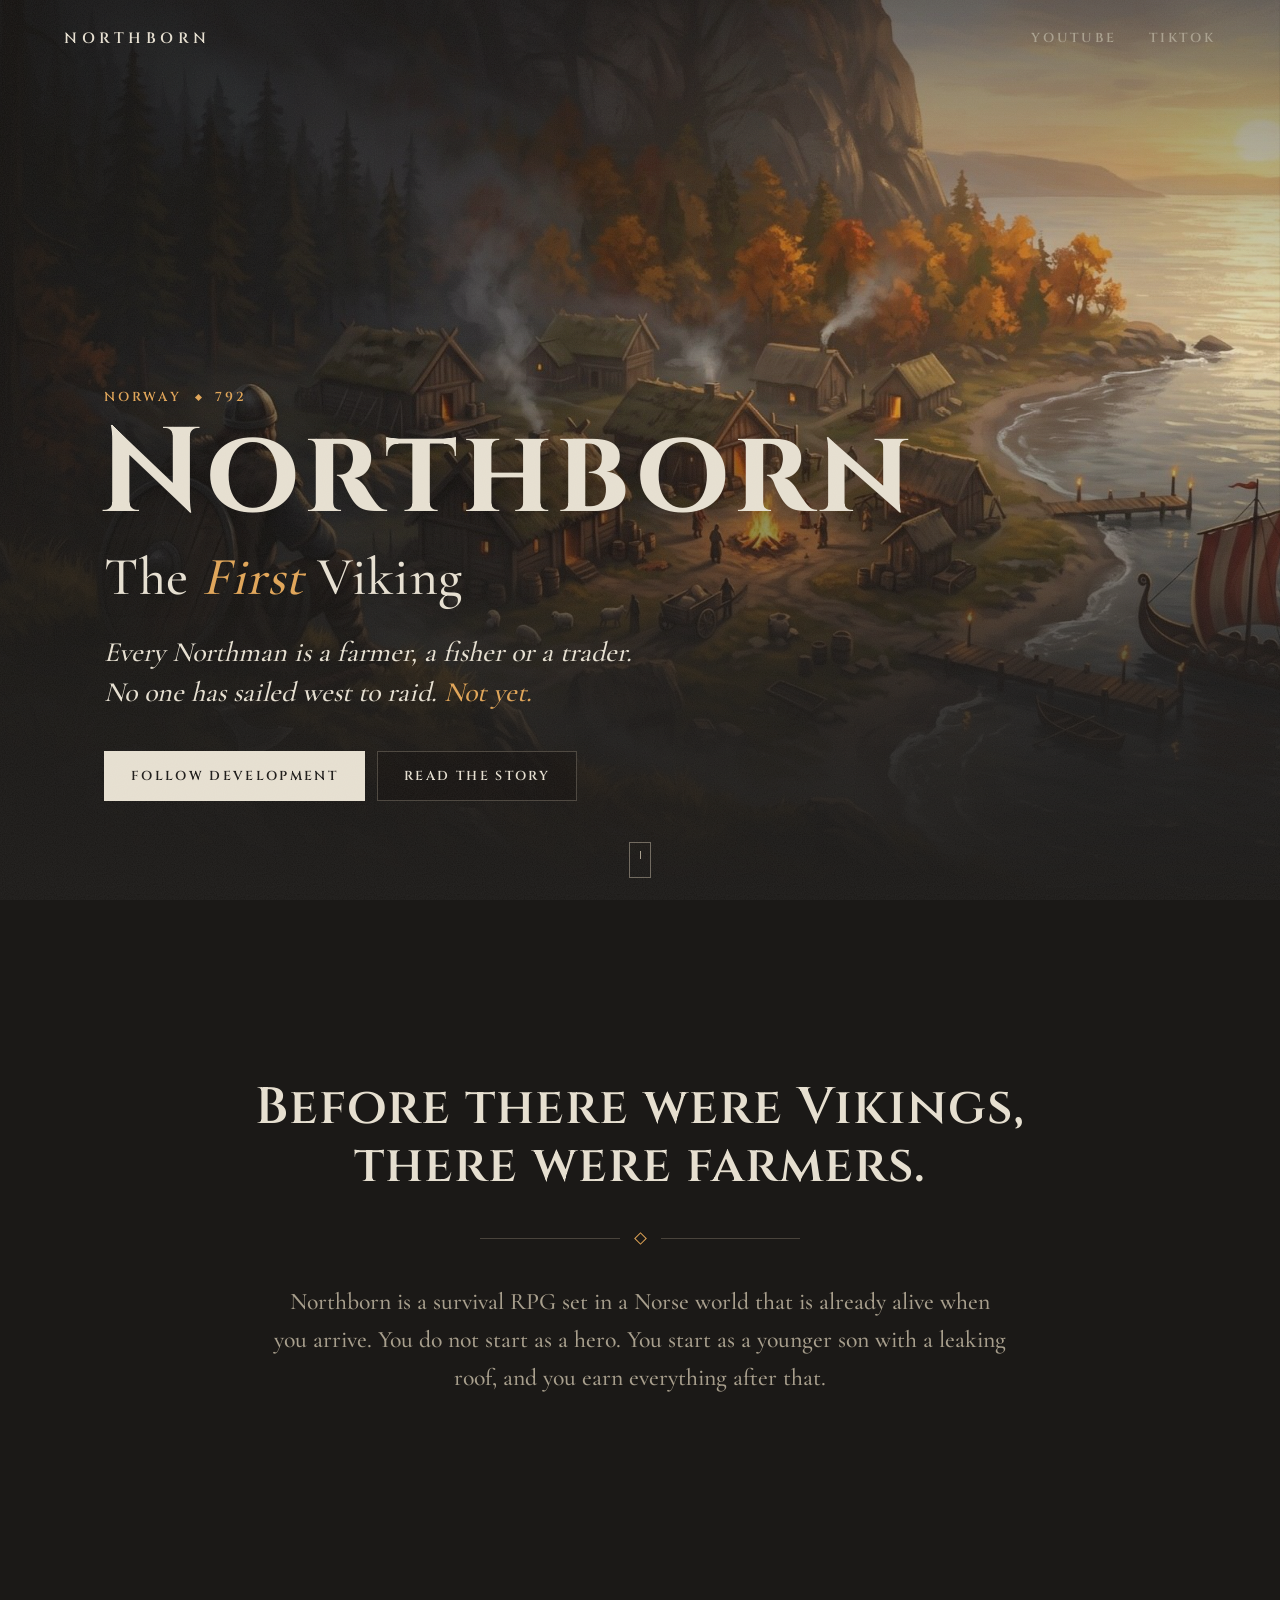
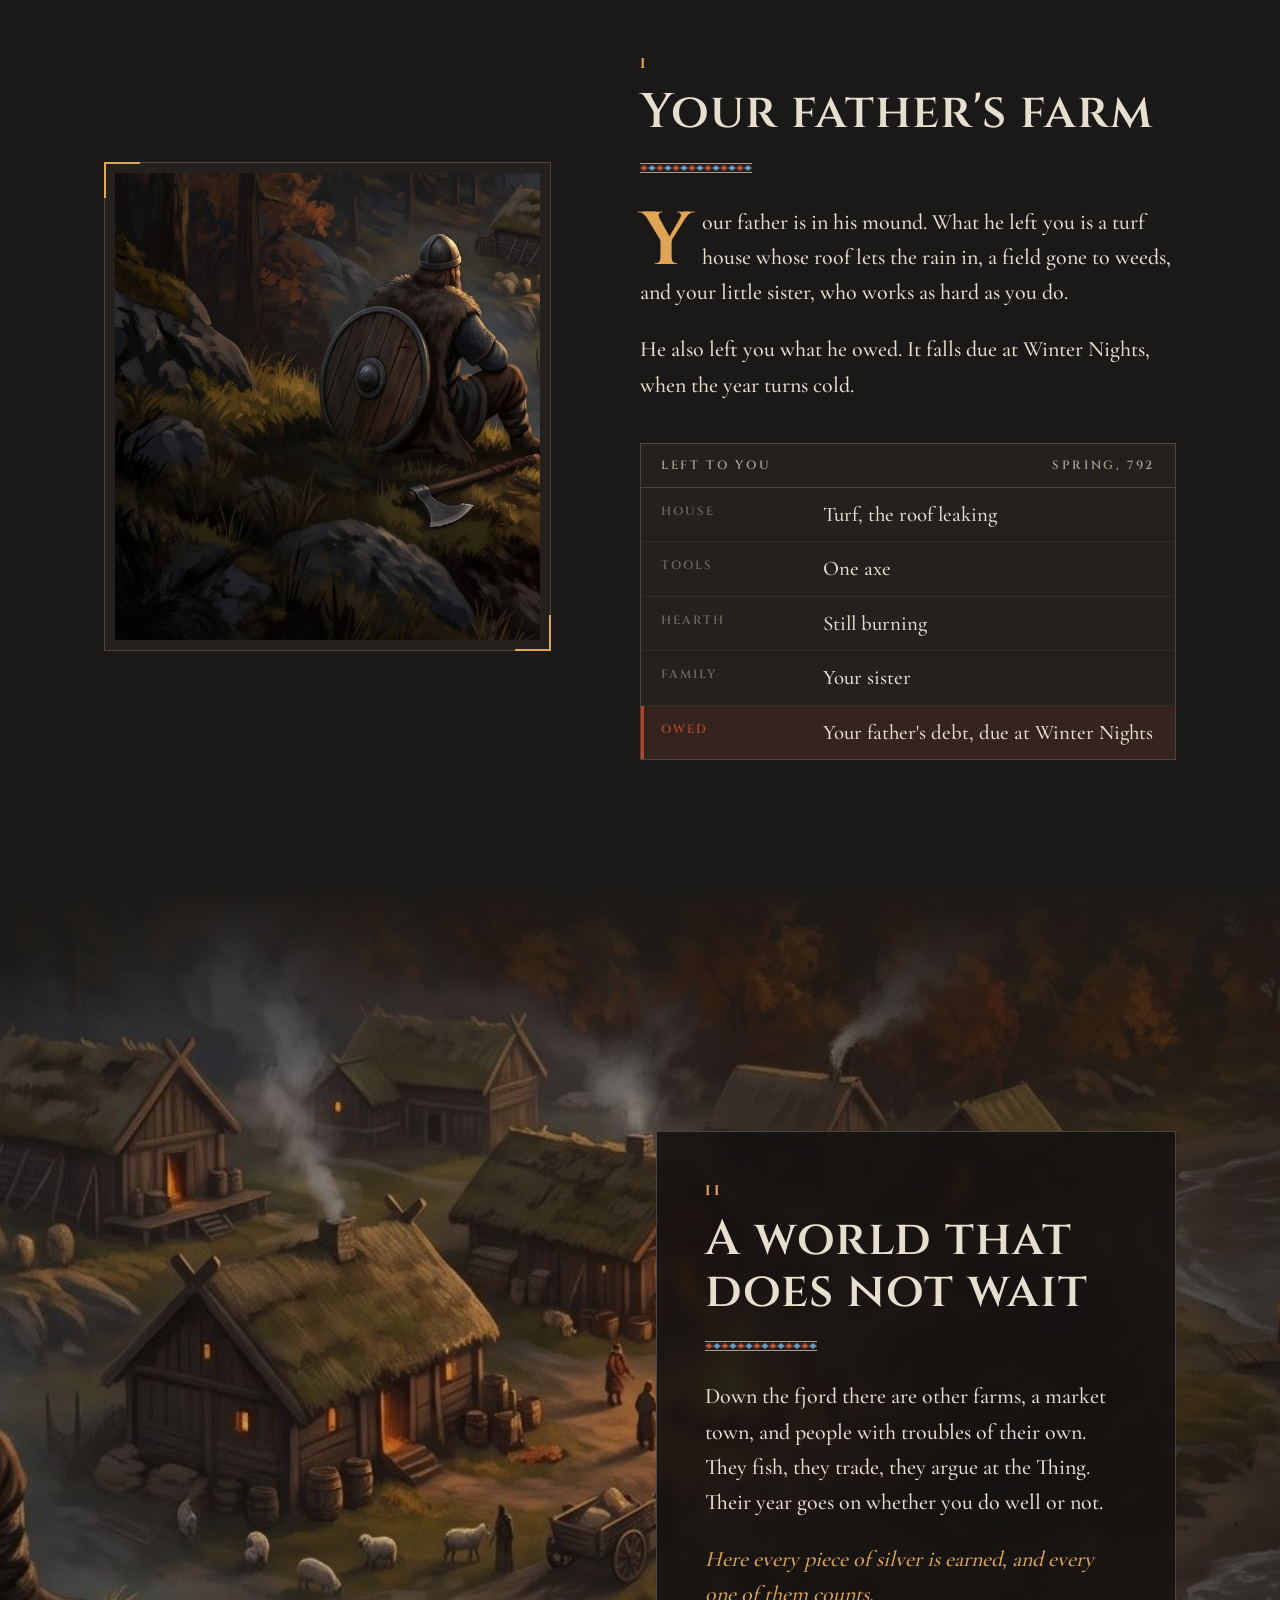
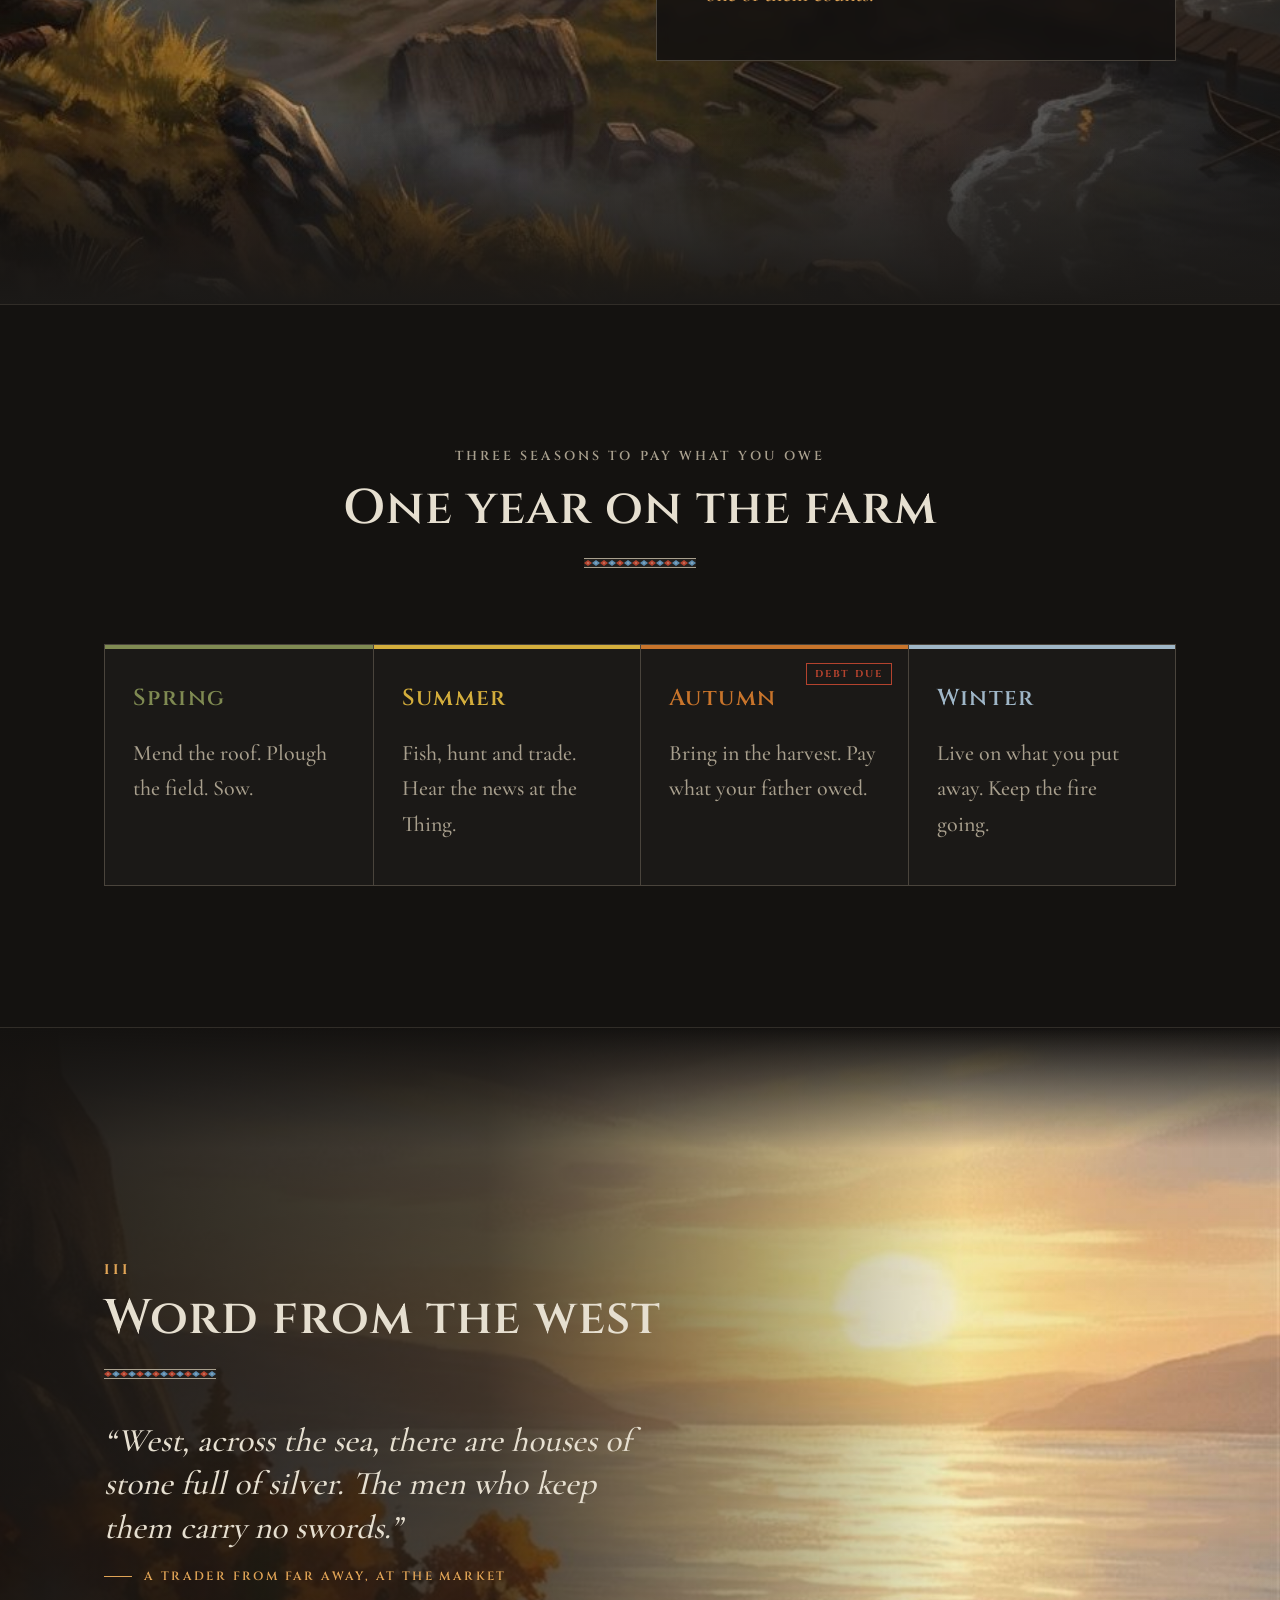
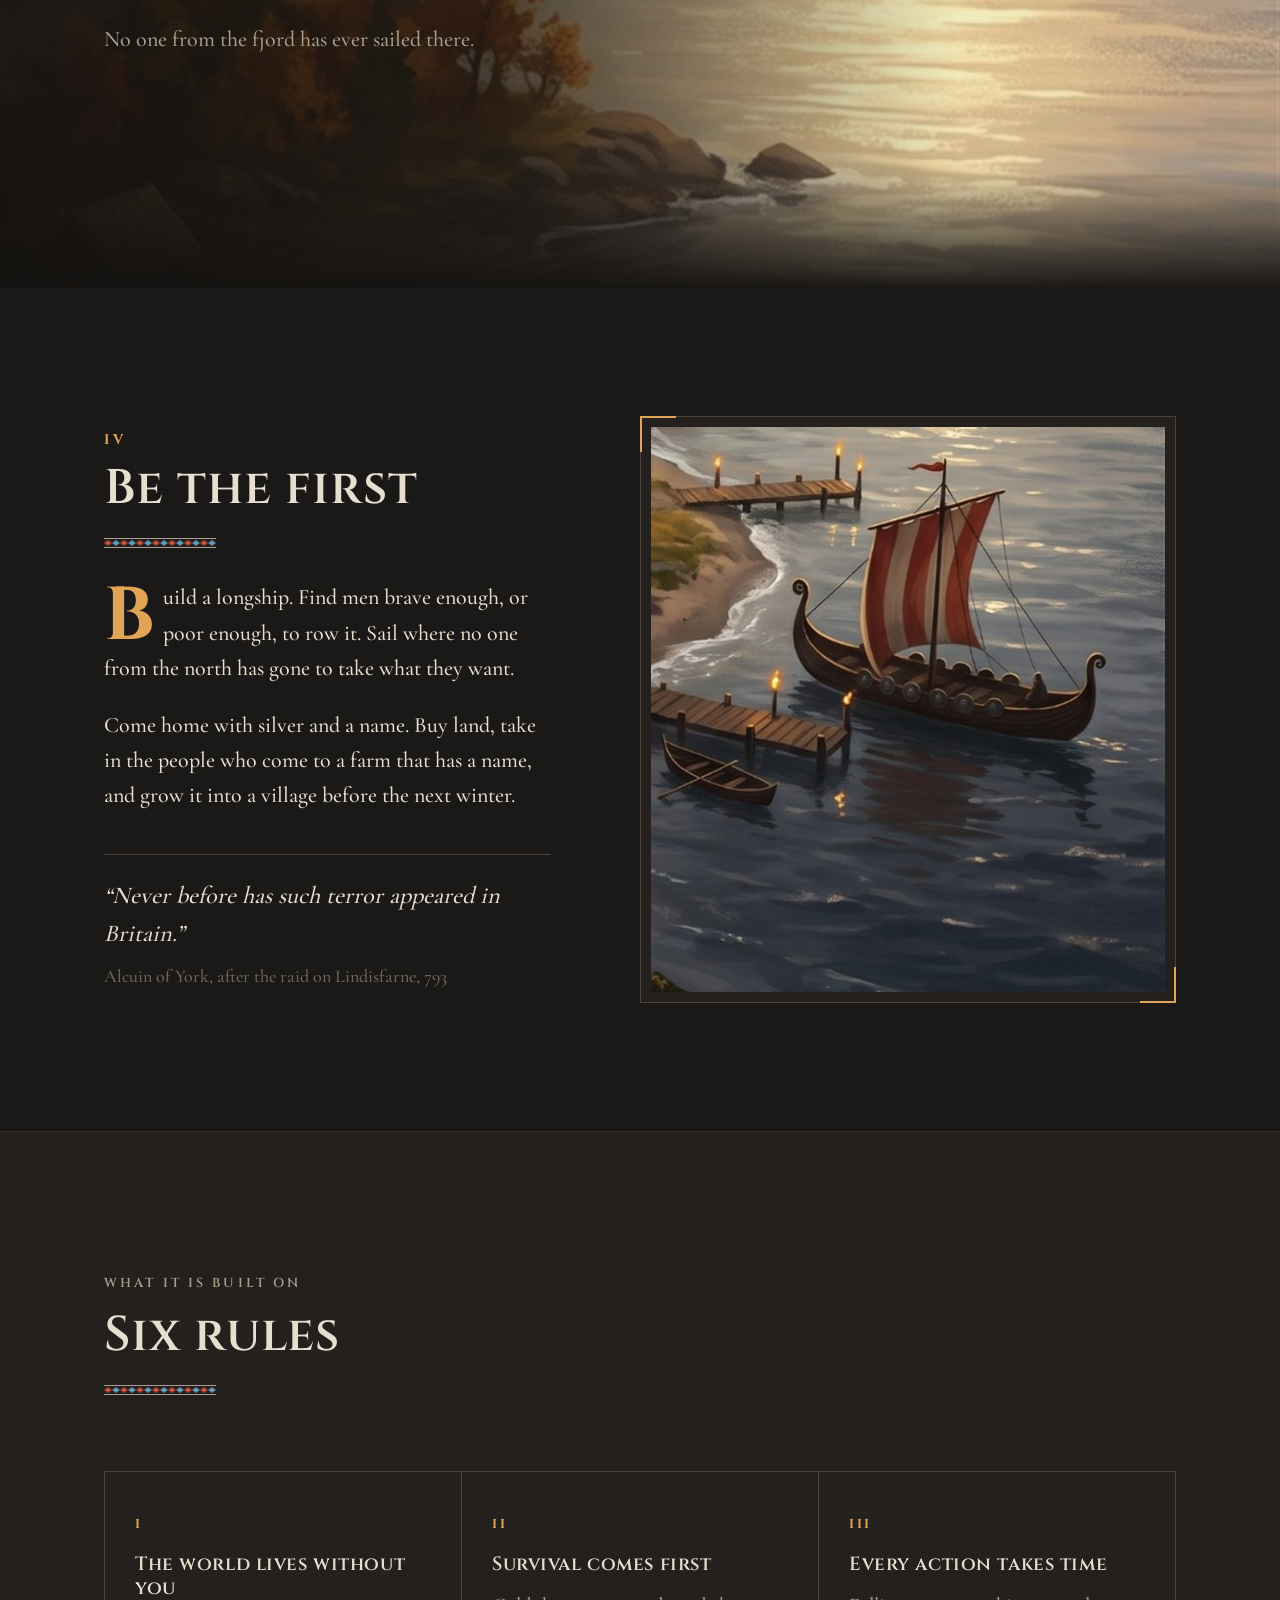
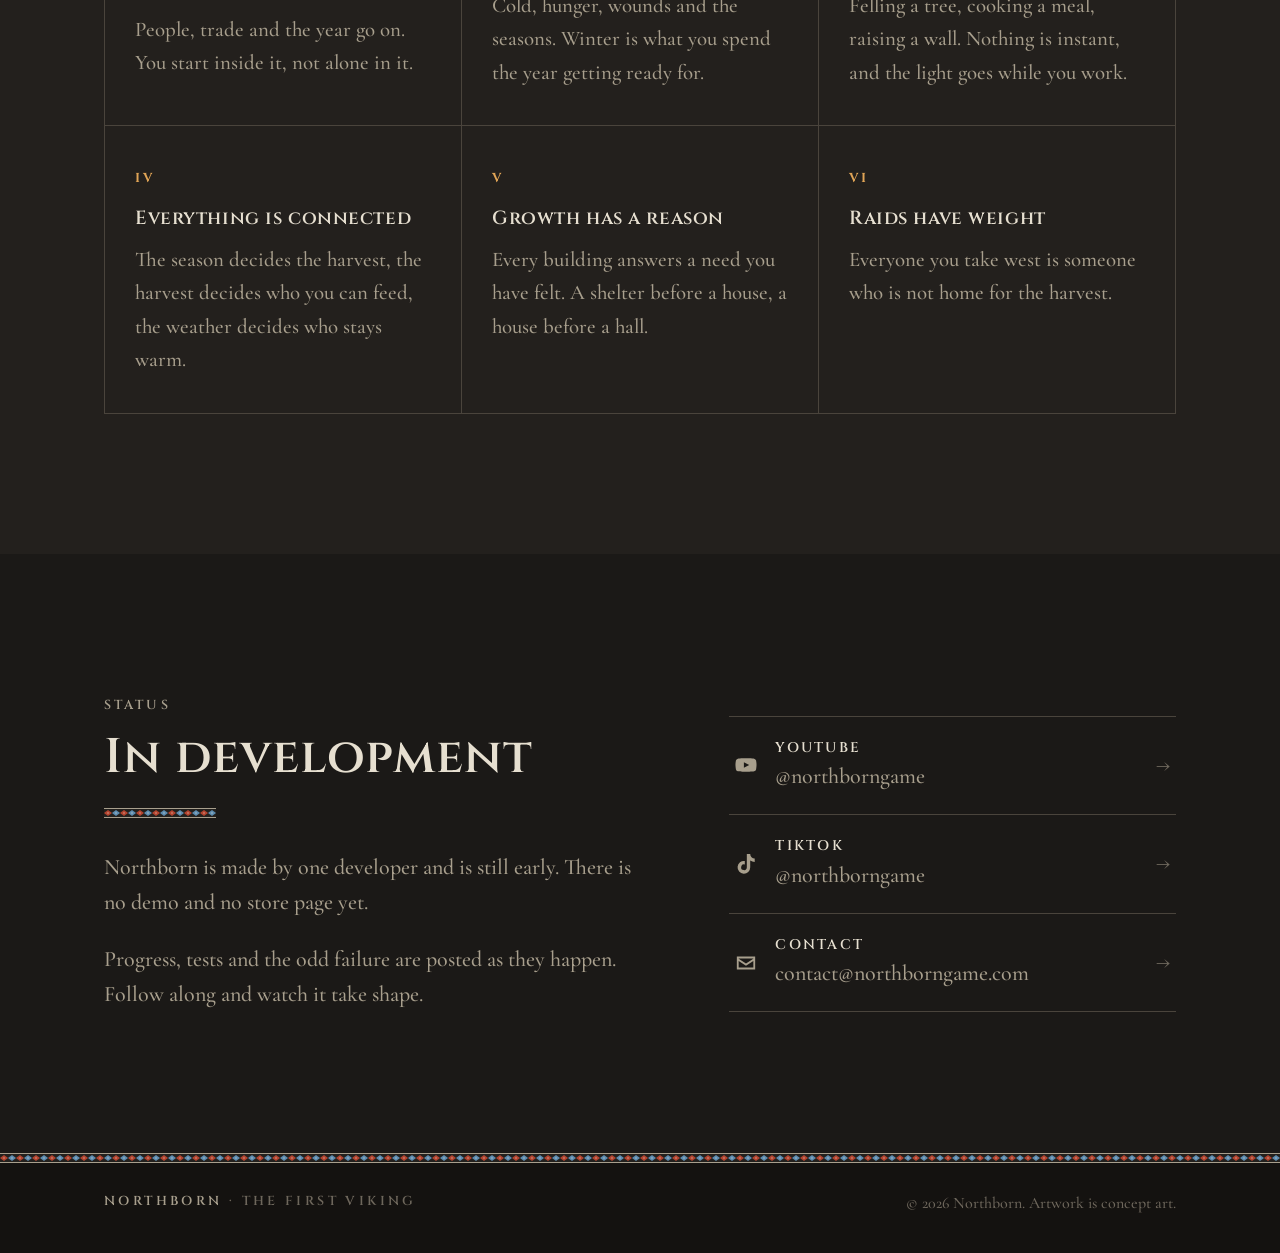
==== commit e5c191fc: "Hero: serif subtitle with amber 'First', no band; smaller title so it fits Co-Authored-By: Claude Op" ====
--- a/index.html
+++ b/index.html
@@ -14,8 +14,38 @@
 <meta property="og:image" content="https://northborngame.com/assets/og.jpg">
 <meta name="twitter:card" content="summary_large_image">
 <link rel="icon" href="assets/favicon.svg" type="image/svg+xml">
+<script type="application/ld+json">
+{
+  "@context": "https://schema.org",
+  "@graph": [
+    {
+      "@type": "WebSite",
+      "@id": "https://northborngame.com/#website",
+      "url": "https://northborngame.com/",
+      "name": "Northborn: The First Viking",
+      "alternateName": ["Northborn", "Northborn game"]
+    },
+    {
+      "@type": "VideoGame",
+      "@id": "https://northborngame.com/#game",
+      "name": "Northborn: The First Viking",
+      "alternateName": ["Northborn", "Northborn game"],
+      "url": "https://northborngame.com/",
+      "description": "A survival RPG set in Viking Age Norway, 792. Every Northman is a farmer, a fisher or a trader, and no one has sailed west to raid. Start as a younger son with a run-down farm and a debt, earn your way in a living world, and become the first to sail west.",
+      "image": "https://northborngame.com/assets/og.jpg",
+      "genre": ["Survival", "Role-playing", "Simulation"],
+      "inLanguage": "en",
+      "isPartOf": { "@id": "https://northborngame.com/#website" },
+      "sameAs": [
+        "https://www.youtube.com/@northborngame",
+        "https://www.tiktok.com/@northborngame"
+      ]
+    }
+  ]
+}
+</script>
 <link rel="preload" href="assets/fonts/Cinzel.ttf" as="font" type="font/ttf" crossorigin>
-<link rel="stylesheet" href="style.css">
+<link rel="stylesheet" href="style.css?v=2">
 <script>document.documentElement.classList.add('js');</script>
 </head>
 <body>
@@ -39,8 +69,7 @@
     <div class="hero__body">
       <p class="eyebrow hero__eyebrow"><span>Norway</span><span class="dot" aria-hidden="true"></span><span>792</span></p>
       <h1 id="title" class="hero__title">Northborn</h1>
-      <div class="band hero__band" aria-hidden="true"></div>
-      <p class="hero__sub">The First Viking</p>
+      <p class="hero__sub">The <b>First</b> Viking</p>
       <p class="hero__lede">Every Northman is a farmer, a fisher or a trader. <br>No one has sailed west to raid. <em>Not yet.</em></p>
       <div class="hero__actions">
         <a class="btn btn--primary" href="https://www.youtube.com/@northborngame" rel="noopener" target="_blank">Follow development</a>
--- a/style.css
+++ b/style.css
@@ -218,21 +218,22 @@
   margin: 0 0 20px;
   font-family: var(--display);
   font-weight: 700;
-  font-size: clamp(44px, 11vw, 164px);
+  font-size: clamp(42px, 9.4vw, 150px);
   line-height: 0.88;
   letter-spacing: 0.04em;
   margin-left: -0.04em;
   text-shadow: 0 4px 40px rgba(0, 0, 0, 0.45);
 }
-.hero__band { max-width: 560px; }
 .hero__sub {
-  margin: 20px 0 0;
-  font-family: var(--display);
+  margin: 0;
+  font-family: var(--body);
   font-weight: 500;
-  font-size: clamp(17px, 2vw, 26px);
-  letter-spacing: 0.36em;
-  text-transform: uppercase;
-}
+  font-size: clamp(32px, 4.2vw, 64px);
+  line-height: 1.05;
+  letter-spacing: 0.01em;
+  text-shadow: 0 2px 24px rgba(0, 0, 0, 0.45);
+}
+.hero__sub b { font-weight: 500; font-style: italic; color: var(--amber); }
 .hero__lede {
   margin: 26px 0 0;
   max-width: 30em;
@@ -640,7 +641,6 @@
   .bar__mark { font-size: 13px; letter-spacing: 0.22em; }
   .bar__nav { gap: 16px; }
   .hero__art img { object-position: 28% 40%; }
-  .hero__sub { letter-spacing: 0.26em; }
   .hero__lede br { display: none; }
   .btn { flex: 1 1 100%; justify-content: center; }
   .hero__down { display: none; }
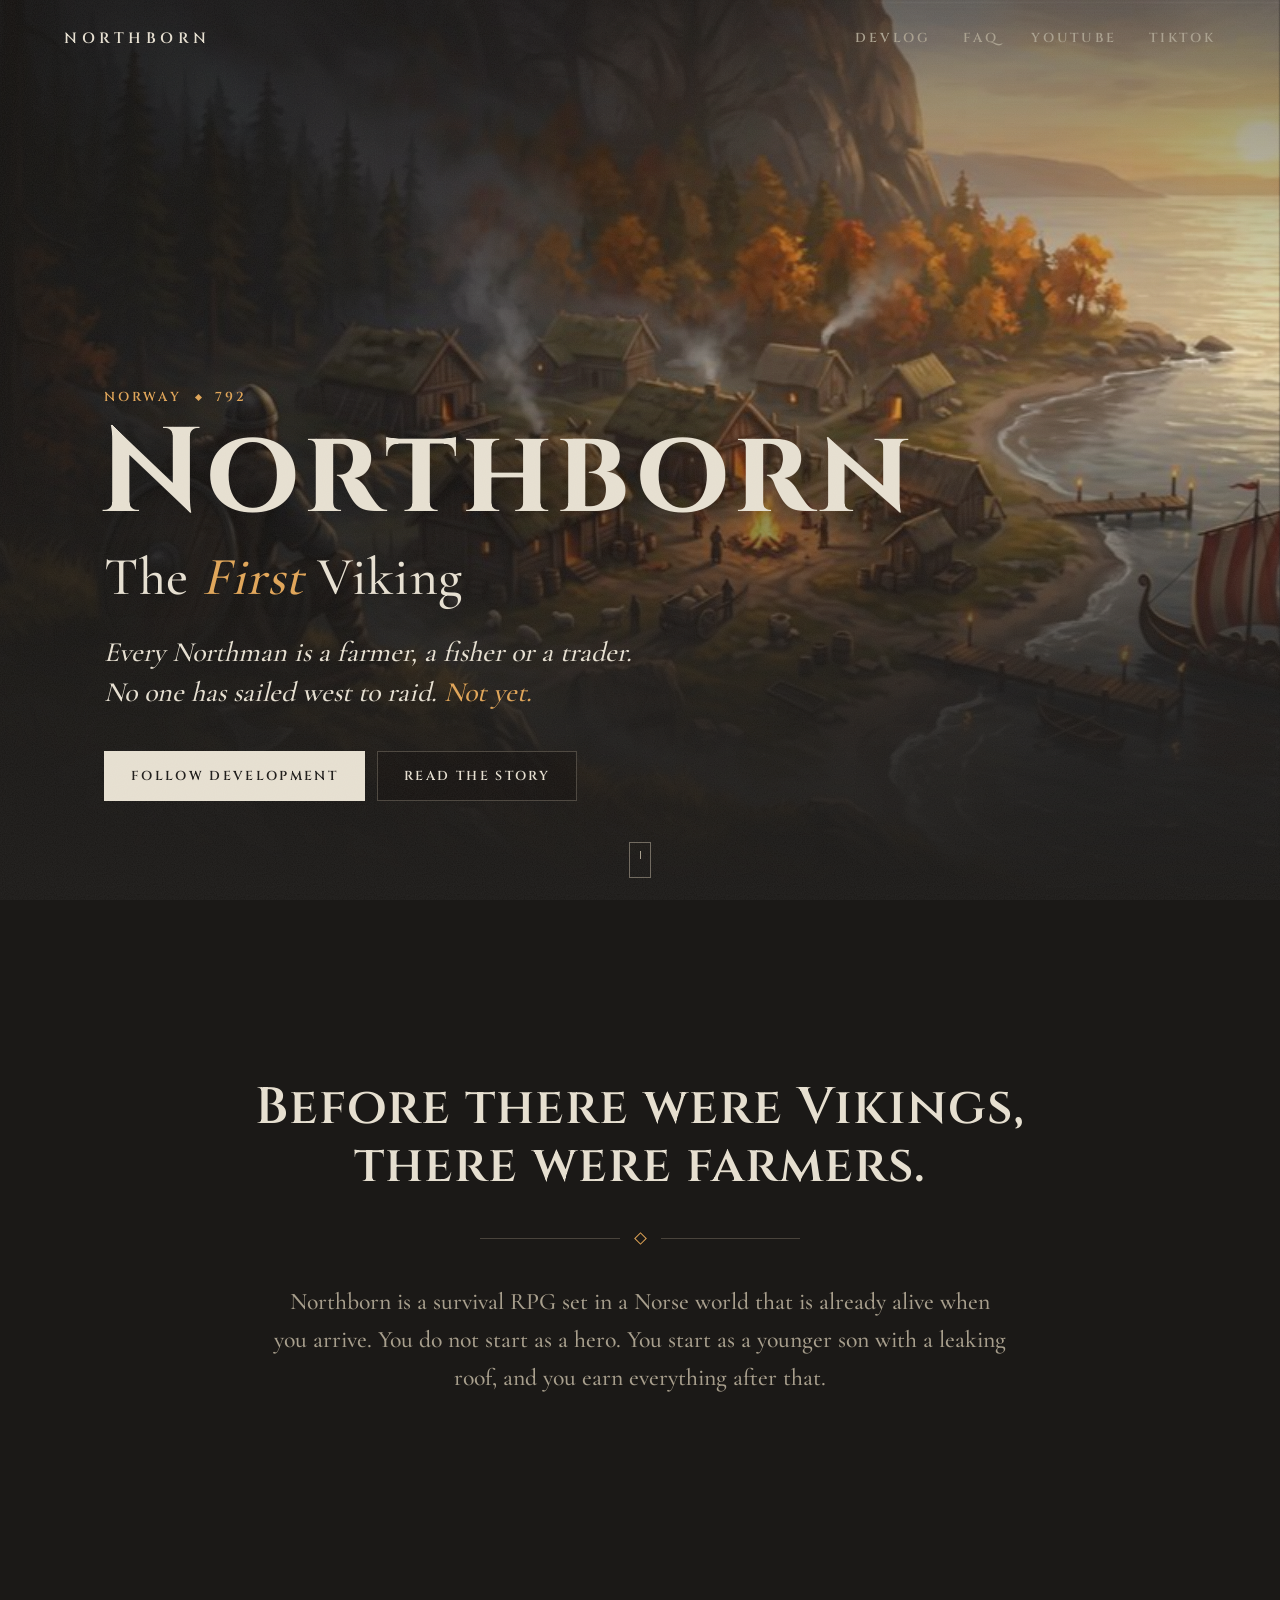
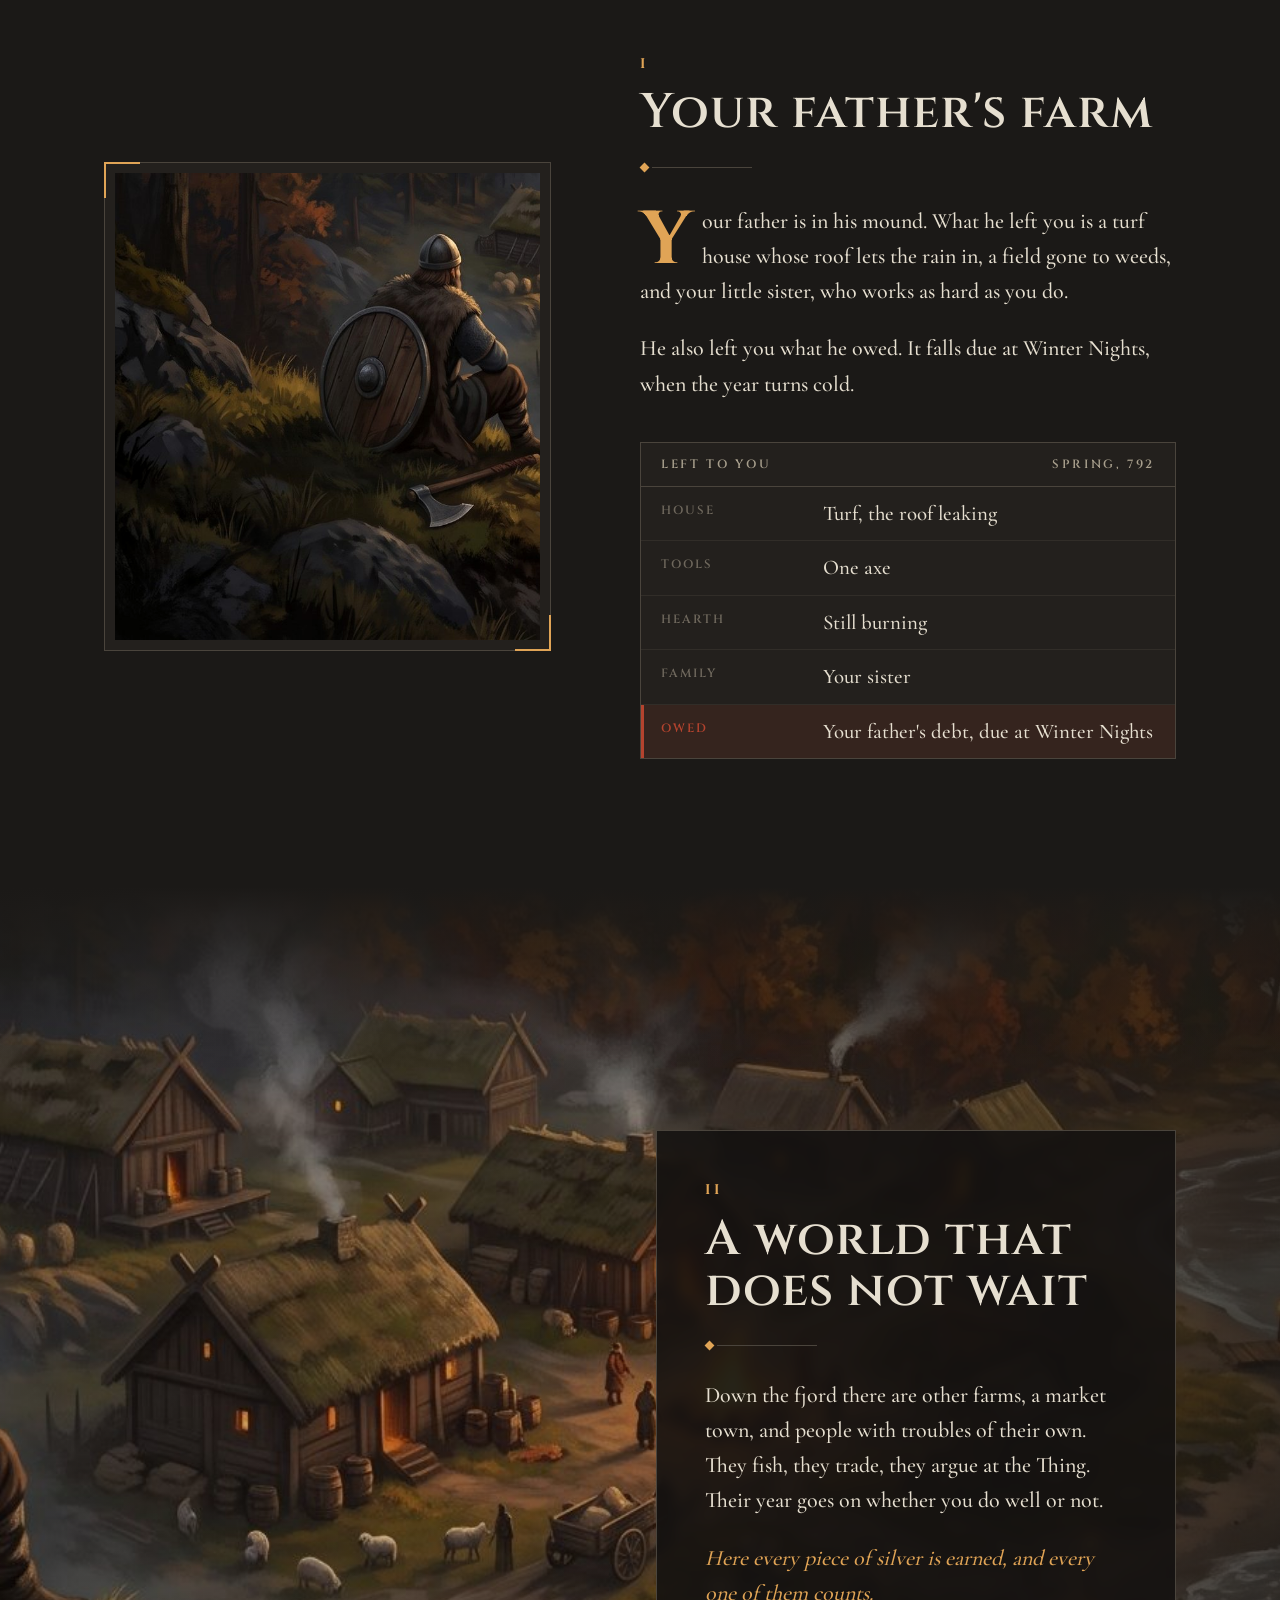
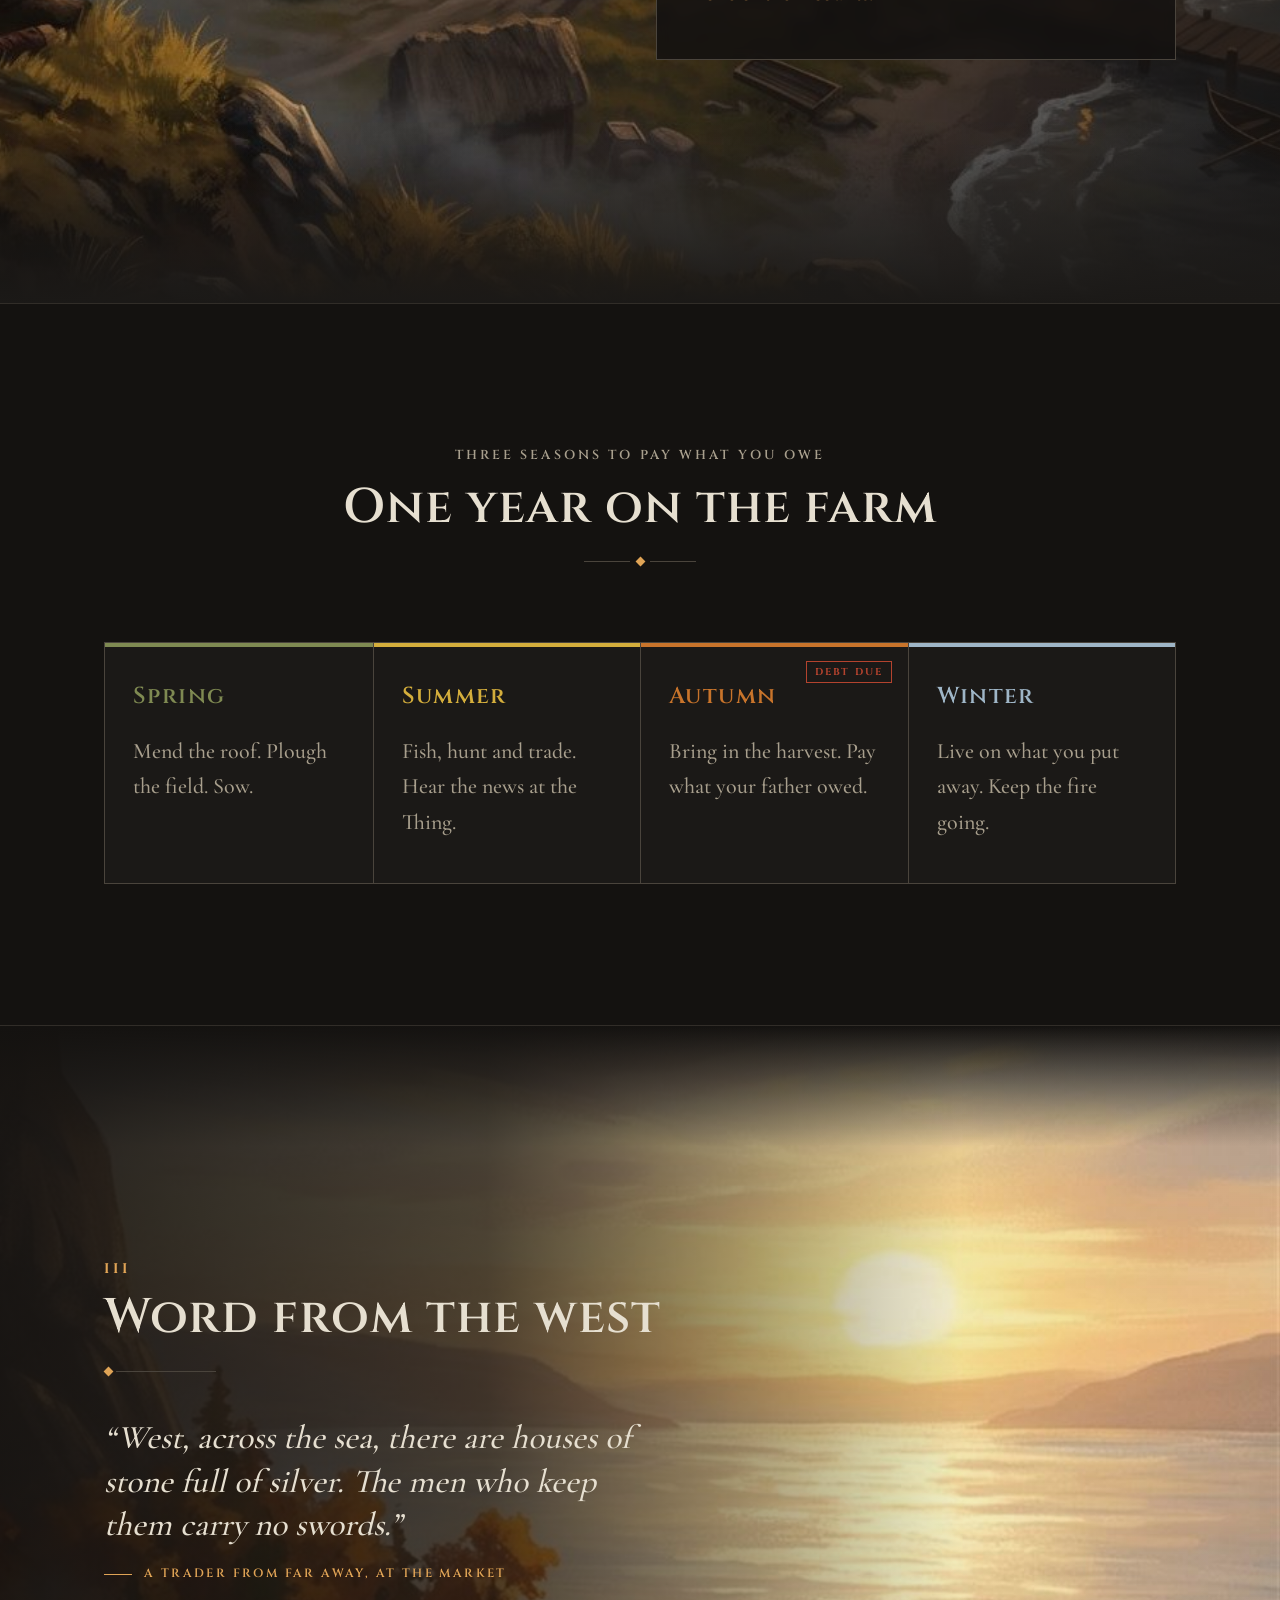
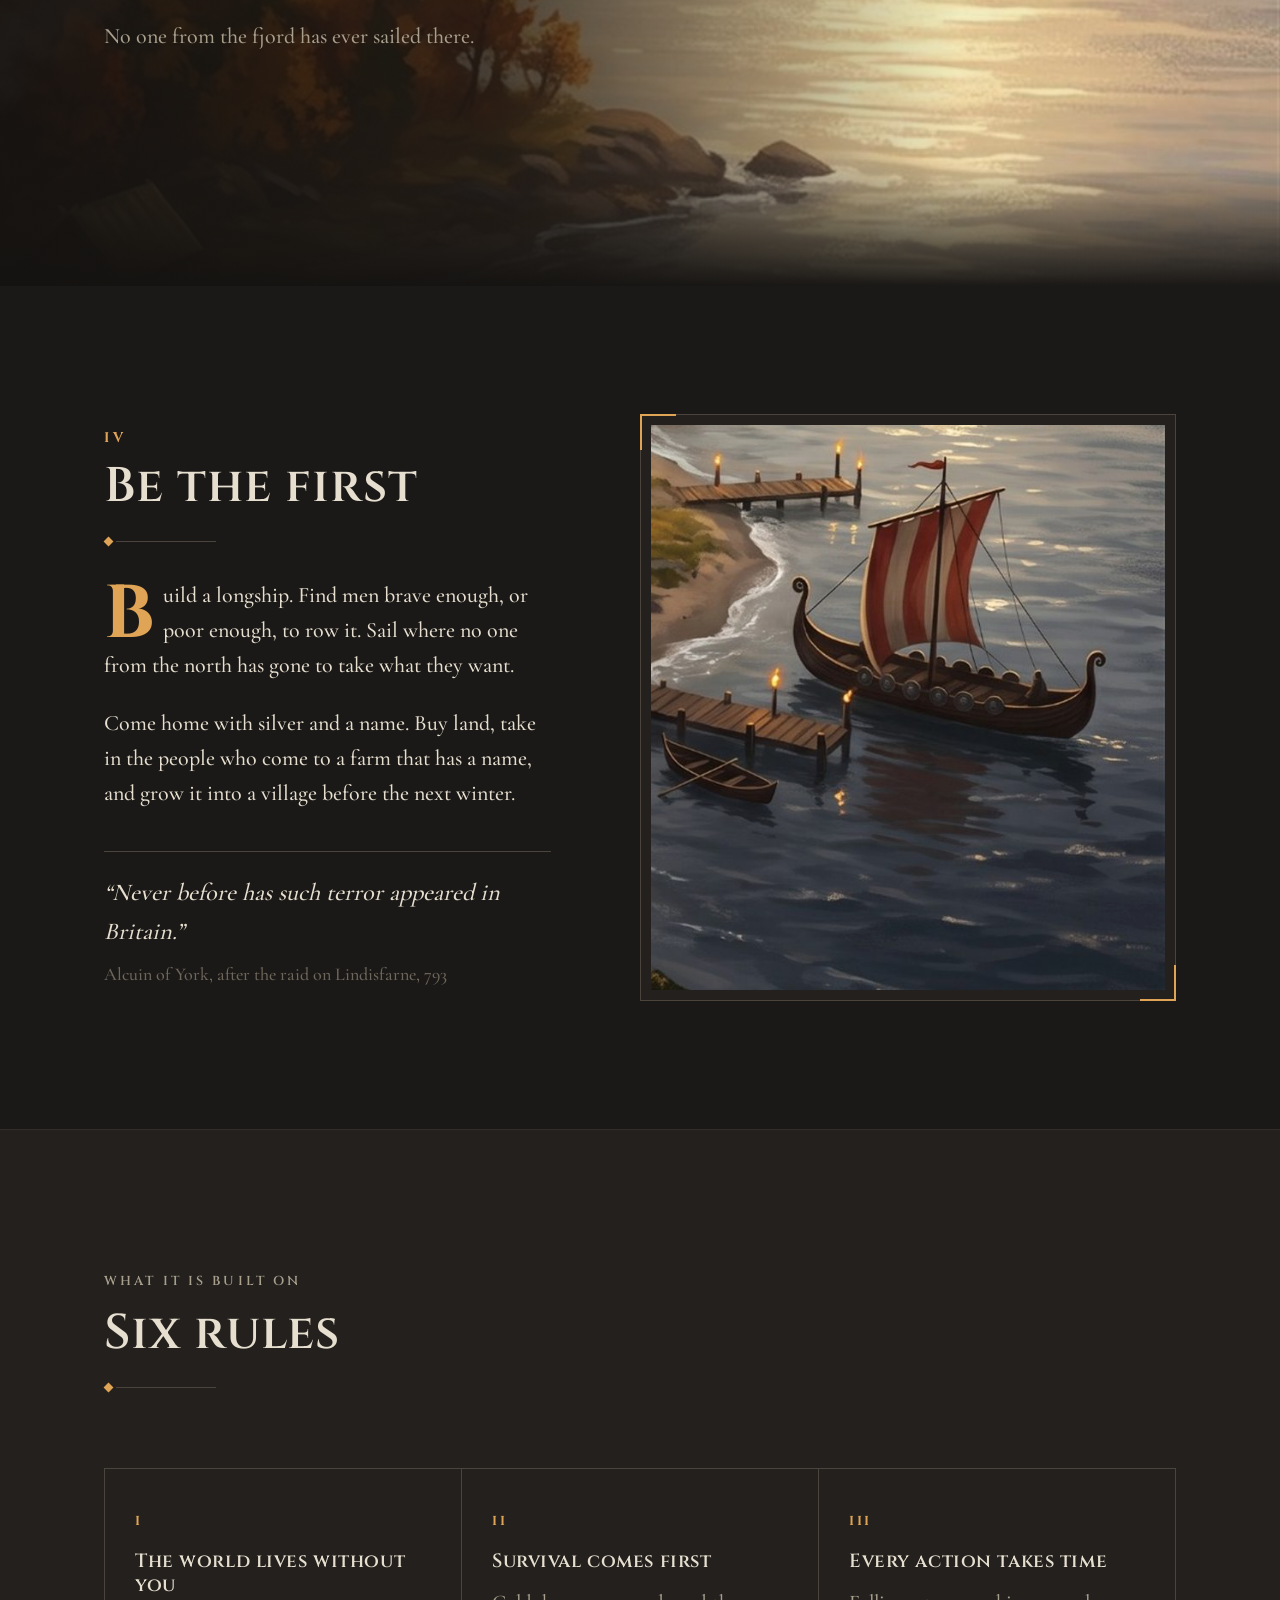
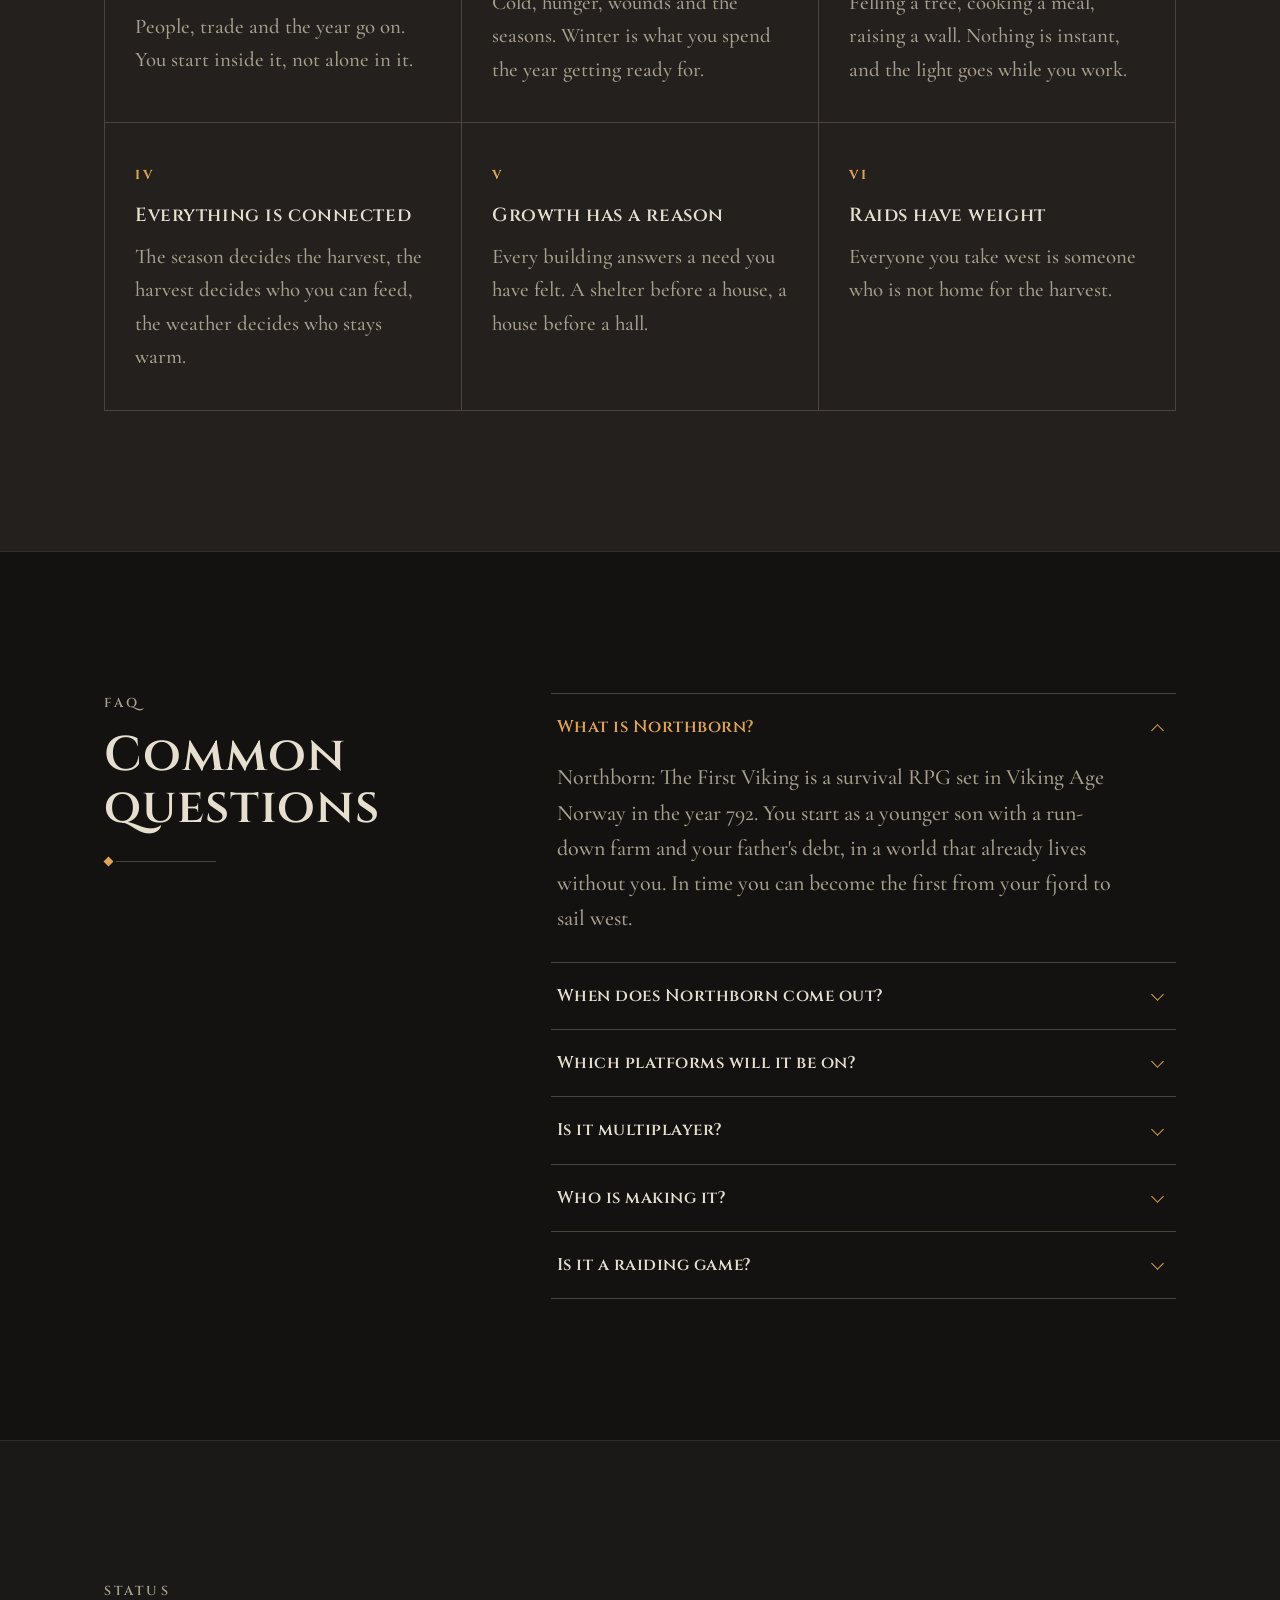
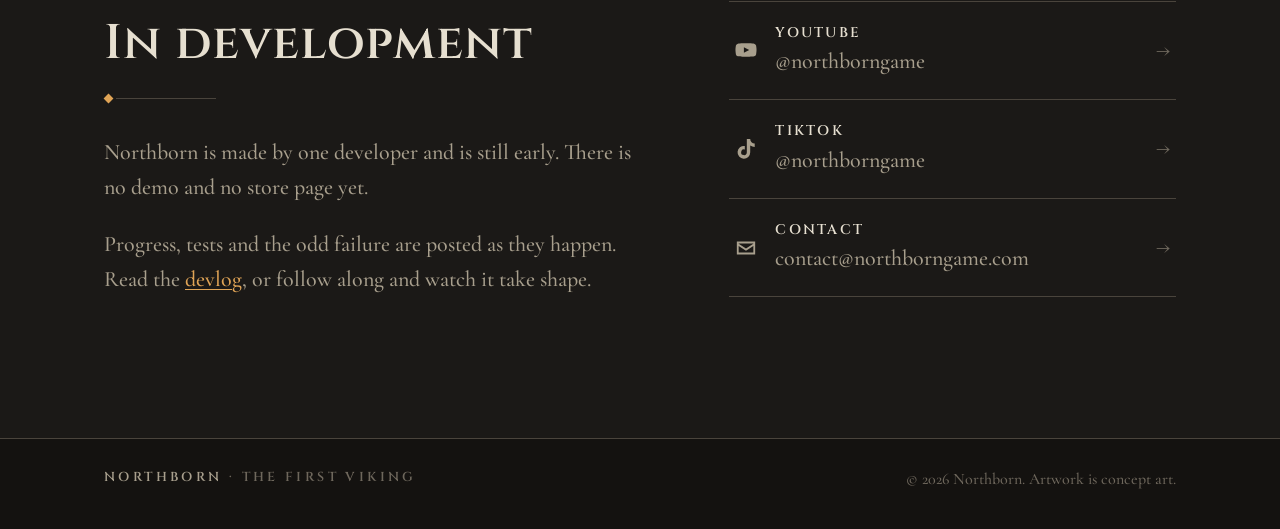
==== commit 02fe75e7: "Add FAQ, devlog with first post, RSS feed; replace woven bands with diamond seams - Home: "Common qu" ====
--- a/index.html
+++ b/index.html
@@ -40,19 +40,33 @@
         "https://www.youtube.com/@northborngame",
         "https://www.tiktok.com/@northborngame"
       ]
+    },
+    {
+      "@type": "FAQPage",
+      "@id": "https://northborngame.com/#faq",
+      "mainEntity": [
+        { "@type": "Question", "name": "What is Northborn?", "acceptedAnswer": { "@type": "Answer", "text": "Northborn: The First Viking is a survival RPG set in Viking Age Norway in the year 792. You start as a younger son with a run-down farm and your father's debt, in a world that already lives without you. In time you can become the first from your fjord to sail west." } },
+        { "@type": "Question", "name": "When does Northborn come out?", "acceptedAnswer": { "@type": "Answer", "text": "There is no release date yet. Northborn is early in development, and there is no demo and no store page. The devlog and the YouTube channel show the progress as it happens." } },
+        { "@type": "Question", "name": "Which platforms will it be on?", "acceptedAnswer": { "@type": "Answer", "text": "Northborn is made for PC first. Other platforms will be decided later." } },
+        { "@type": "Question", "name": "Is it multiplayer?", "acceptedAnswer": { "@type": "Answer", "text": "No. Northborn is a single-player game. Multiplayer is not planned for the first release." } },
+        { "@type": "Question", "name": "Who is making it?", "acceptedAnswer": { "@type": "Answer", "text": "One developer. Northborn is an independent game, written, built and tested by a single person." } },
+        { "@type": "Question", "name": "Is it a raiding game?", "acceptedAnswer": { "@type": "Answer", "text": "Not at first. You begin as a farmer, because in 792 everyone is one. Raids come later, and every man you take west is a man who is not home for the harvest." } }
+      ]
     }
   ]
 }
 </script>
 <link rel="preload" href="assets/fonts/Cinzel.ttf" as="font" type="font/ttf" crossorigin>
-<link rel="stylesheet" href="style.css?v=2">
+<link rel="stylesheet" href="style.css?v=4">
 <script>document.documentElement.classList.add('js');</script>
 </head>
 <body>
 
 <header class="bar" id="bar">
   <a class="bar__mark" href="#top" aria-label="Northborn, back to top">Northborn</a>
-  <nav class="bar__nav" aria-label="Follow">
+  <nav class="bar__nav" aria-label="Site">
+    <a href="devlog/">Devlog</a>
+    <a href="#faq">FAQ</a>
     <a href="https://www.youtube.com/@northborngame" rel="noopener" target="_blank">YouTube</a>
     <a href="https://www.tiktok.com/@northborngame" rel="noopener" target="_blank">TikTok</a>
   </nav>
@@ -224,6 +238,43 @@
     </div>
   </section>
 
+  <!-- FAQ -->
+  <section id="faq" class="faq" aria-labelledby="faq-title">
+    <div class="wrap faq__grid">
+      <header class="section__head reveal">
+        <p class="eyebrow">FAQ</p>
+        <h2 id="faq-title" class="h2">Common questions</h2>
+        <div class="band band--short" aria-hidden="true"></div>
+      </header>
+      <div class="faq__list reveal">
+        <details open>
+          <summary>What is Northborn?</summary>
+          <p>Northborn: The First Viking is a survival RPG set in Viking Age Norway in the year 792. You start as a younger son with a run-down farm and your father's debt, in a world that already lives without you. In time you can become the first from your fjord to sail west.</p>
+        </details>
+        <details>
+          <summary>When does Northborn come out?</summary>
+          <p>There is no release date yet. Northborn is early in development, and there is no demo and no store page. The <a href="devlog/">devlog</a> and the YouTube channel show the progress as it happens.</p>
+        </details>
+        <details>
+          <summary>Which platforms will it be on?</summary>
+          <p>Northborn is made for PC first. Other platforms will be decided later.</p>
+        </details>
+        <details>
+          <summary>Is it multiplayer?</summary>
+          <p>No. Northborn is a single-player game. Multiplayer is not planned for the first release.</p>
+        </details>
+        <details>
+          <summary>Who is making it?</summary>
+          <p>One developer. Northborn is an independent game, written, built and tested by a single person.</p>
+        </details>
+        <details>
+          <summary>Is it a raiding game?</summary>
+          <p>Not at first. You begin as a farmer, because in 792 everyone is one. Raids come later, and every man you take west is a man who is not home for the harvest.</p>
+        </details>
+      </div>
+    </div>
+  </section>
+
   <!-- Status -->
   <section class="dev" aria-labelledby="dev-title">
     <div class="wrap dev__grid">
@@ -233,7 +284,7 @@
         <div class="band band--short" aria-hidden="true"></div>
         <div class="prose dev__prose">
           <p>Northborn is made by one developer and is still early. There is no demo and no store page yet.</p>
-          <p>Progress, tests and the odd failure are posted as they happen. Follow along and watch it take shape.</p>
+          <p>Progress, tests and the odd failure are posted as they happen. Read the <a href="devlog/">devlog</a>, or follow along and watch it take shape.</p>
         </div>
       </div>
       <ul class="follow reveal" aria-label="Follow Northborn">
--- a/style.css
+++ b/style.css
@@ -1,5 +1,5 @@
 /* Northborn site. Built on the game's "Vadmál" look (undyed wool, square corners, one-pixel seams,
-   one tablet-woven band) and the warm amber / cool slate light of the title painting. */
+   amber diamond marks) and the warm amber / cool slate light of the title painting. */
 
 @font-face {
   font-family: "Cinzel";
@@ -38,7 +38,6 @@
   --max: 1200px;
   --ease: cubic-bezier(.2, .7, .2, 1);
 
-  --band: url("data:image/svg+xml,%3Csvg xmlns='http://www.w3.org/2000/svg' width='16' height='10' viewBox='0 0 16 10'%3E%3Crect width='16' height='10' fill='%2323201d'/%3E%3Crect y='0' width='16' height='1' fill='%23a89f8d'/%3E%3Crect y='9' width='16' height='1' fill='%23a89f8d'/%3E%3Cpath d='M0 5 4 2 8 5 4 8Z' fill='%23b4432e'/%3E%3Cpath d='M8 5 12 2 16 5 12 8Z' fill='%235c8cb0'/%3E%3Crect x='3.5' y='4.5' width='1' height='1' fill='%23e6dfd0'/%3E%3Crect x='11.5' y='4.5' width='1' height='1' fill='%23e6dfd0'/%3E%3C/svg%3E");
 }
 
 *, *::before, *::after { box-sizing: border-box; }
@@ -113,13 +112,27 @@
 
 /* ---------- Ornament ---------- */
 
-.band {
-  height: 10px;
-  background: var(--band) repeat-x left center / 16px 10px;
-  image-rendering: pixelated;
-}
-.band--short { width: 112px; margin-top: 24px; }
-.band--center { margin-left: auto; margin-right: auto; }
+/* A thin seam; under headings it starts from a small amber diamond. */
+.band { height: 1px; background: var(--seam); }
+.band--short {
+  position: relative;
+  width: 112px;
+  height: 9px;
+  margin-top: 24px;
+  background: linear-gradient(var(--seam), var(--seam)) 12px center / calc(100% - 12px) 1px no-repeat;
+}
+.band--short::before {
+  content: "";
+  position: absolute;
+  left: 1px;
+  top: 1px;
+  width: 7px;
+  height: 7px;
+  background: var(--amber);
+  transform: rotate(45deg);
+}
+.band--center { margin-left: auto; margin-right: auto; background: linear-gradient(to right, var(--seam) 0 calc(50% - 10px), transparent calc(50% - 10px) calc(50% + 10px), var(--seam) calc(50% + 10px)) center / 100% 1px no-repeat; }
+.band--center::before { left: calc(50% - 3.5px); }
 
 .rule { display: flex; align-items: center; justify-content: center; gap: 0; margin: 40px auto; max-width: 320px; }
 .rule::before, .rule::after { content: ""; flex: 1; height: 1px; background: var(--seam); }
@@ -584,6 +597,121 @@
 .follow .arrow { font-style: normal; color: var(--text-off); transition: transform 160ms, color 160ms; }
 .follow a:hover .arrow { transform: translateX(4px); color: var(--amber); }
 
+/* ---------- FAQ ---------- */
+
+.faq { padding: clamp(88px, 11vw, 150px) 0; background: var(--bg-deep); border-top: 1px solid var(--seam-soft); border-bottom: 1px solid var(--seam-soft); }
+.faq__grid {
+  display: grid;
+  grid-template-columns: minmax(0, 4fr) minmax(0, 7fr);
+  gap: clamp(36px, 7vw, 112px);
+  align-items: start;
+}
+.faq__list { border-top: 1px solid var(--seam); }
+.faq details { border-bottom: 1px solid var(--seam); }
+.faq summary {
+  position: relative;
+  display: block;
+  padding: 22px 48px 22px 6px;
+  cursor: pointer;
+  list-style: none;
+  font-family: var(--display);
+  font-size: clamp(17px, 1.3vw, 20px);
+  font-weight: 600;
+  letter-spacing: 0.03em;
+  line-height: 1.3;
+  transition: background-color 160ms, color 160ms;
+}
+.faq summary::-webkit-details-marker { display: none; }
+.faq summary::after {
+  content: "";
+  position: absolute;
+  right: 14px;
+  top: 50%;
+  width: 9px;
+  height: 9px;
+  margin-top: -6px;
+  border-right: 1px solid var(--amber);
+  border-bottom: 1px solid var(--amber);
+  transform: rotate(45deg);
+  transition: transform 200ms var(--ease);
+}
+.faq details[open] summary::after { transform: rotate(225deg); margin-top: -1px; }
+.faq summary:hover { background: var(--bg-raised); color: var(--amber); }
+.faq details[open] summary { color: var(--amber); }
+.faq details p { margin: 0; padding: 0 48px 26px 6px; max-width: 36em; color: var(--text-dim); }
+.faq a, .dev__prose a, .post a { color: var(--amber); text-decoration-thickness: 1px; text-underline-offset: 3px; }
+
+/* ---------- Devlog pages ---------- */
+
+.bar--page { background: rgba(20, 18, 16, 0.92); border-bottom-color: var(--seam-soft); padding-top: 14px; padding-bottom: 14px; }
+.bar__nav a[aria-current="page"] { color: var(--text); border-bottom-color: var(--amber); }
+
+.page { padding: clamp(130px, 14vw, 190px) 0 clamp(88px, 11vw, 150px); min-height: 70vh; }
+.page__head { margin-bottom: clamp(44px, 6vw, 76px); }
+.page__title {
+  margin: 0;
+  font-family: var(--display);
+  font-weight: 700;
+  font-size: clamp(40px, 6vw, 88px);
+  line-height: 0.98;
+  letter-spacing: 0.03em;
+  text-wrap: balance;
+}
+.page__lede { margin: 24px 0 0; max-width: 32em; color: var(--text-dim); font-style: italic; font-size: 1.1em; }
+
+.posts { list-style: none; margin: 0; padding: 0; border-top: 1px solid var(--seam); }
+.posts li { border-bottom: 1px solid var(--seam); }
+.posts a {
+  display: grid;
+  grid-template-columns: 9em minmax(0, 1fr) auto;
+  gap: 24px;
+  align-items: baseline;
+  padding: 28px 6px;
+  text-decoration: none;
+  transition: background-color 160ms, padding 160ms;
+}
+.posts a:hover { background: var(--bg-raised); padding-left: 14px; }
+.posts time, .post__meta {
+  font-family: var(--display);
+  font-size: 12px;
+  font-weight: 600;
+  letter-spacing: 0.2em;
+  text-transform: uppercase;
+  color: var(--text-off);
+}
+.posts strong { display: block; font-family: var(--display); font-size: clamp(20px, 1.8vw, 26px); font-weight: 600; letter-spacing: 0.02em; line-height: 1.2; }
+.posts em { display: block; margin-top: 8px; font-style: normal; color: var(--text-dim); }
+.posts .arrow { font-style: normal; color: var(--text-off); transition: transform 160ms, color 160ms; }
+.posts a:hover .arrow { transform: translateX(4px); color: var(--amber); }
+.posts a:hover strong { color: var(--amber); }
+
+.post { max-width: 760px; }
+.post__meta { display: flex; flex-wrap: wrap; gap: 10px 18px; margin: 0 0 20px; }
+.post__meta .chapter__num { margin: 0; }
+.post__body { margin-top: clamp(40px, 5vw, 64px); }
+.post__body h2 {
+  margin: 56px 0 18px;
+  font-family: var(--display);
+  font-weight: 600;
+  font-size: clamp(24px, 2.2vw, 32px);
+  letter-spacing: 0.02em;
+  line-height: 1.15;
+}
+.post__body p, .post__body ul { margin: 0 0 1em; max-width: 34em; }
+.post__body ul { padding-left: 1.1em; }
+.post__body li { margin-bottom: 0.4em; }
+.post__body li::marker { color: var(--amber); }
+.post__note {
+  margin: 48px 0 0;
+  padding: 18px 22px;
+  border: 1px solid var(--seam);
+  background: var(--bg-raised);
+  box-shadow: inset 3px 0 0 var(--amber);
+  color: var(--text-dim);
+  font-size: 0.95em;
+}
+.post__back { display: inline-block; margin-top: 56px; }
+
 /* ---------- Footer ---------- */
 
 .foot { background: var(--bg-deep); }
@@ -617,7 +745,8 @@
 /* ---------- Narrow screens ---------- */
 
 @media (max-width: 960px) {
-  .chapter__grid, .dev__grid { grid-template-columns: minmax(0, 1fr); }
+  .chapter__grid, .dev__grid, .faq__grid { grid-template-columns: minmax(0, 1fr); }
+  .faq .section__head { margin-bottom: 0; }
   .chapter--flip .frame { order: 0; }
   .frame { max-width: 520px; }
   .seasons { grid-template-columns: repeat(2, minmax(0, 1fr)); }
@@ -652,4 +781,9 @@
   .ledger > div:not(.ledger__head) { grid-template-columns: 5.6em minmax(0, 1fr); padding: 10px 16px; gap: 12px; }
   .ledger__head { padding: 12px 16px; }
   .world__card { padding: 26px 22px; }
-}
+  .bar__nav a[href^="https://"] { display: none; }
+  .faq summary { padding-right: 40px; }
+  .faq details p { padding-right: 6px; }
+  .posts a { grid-template-columns: minmax(0, 1fr); gap: 8px; }
+  .posts .arrow { display: none; }
+}
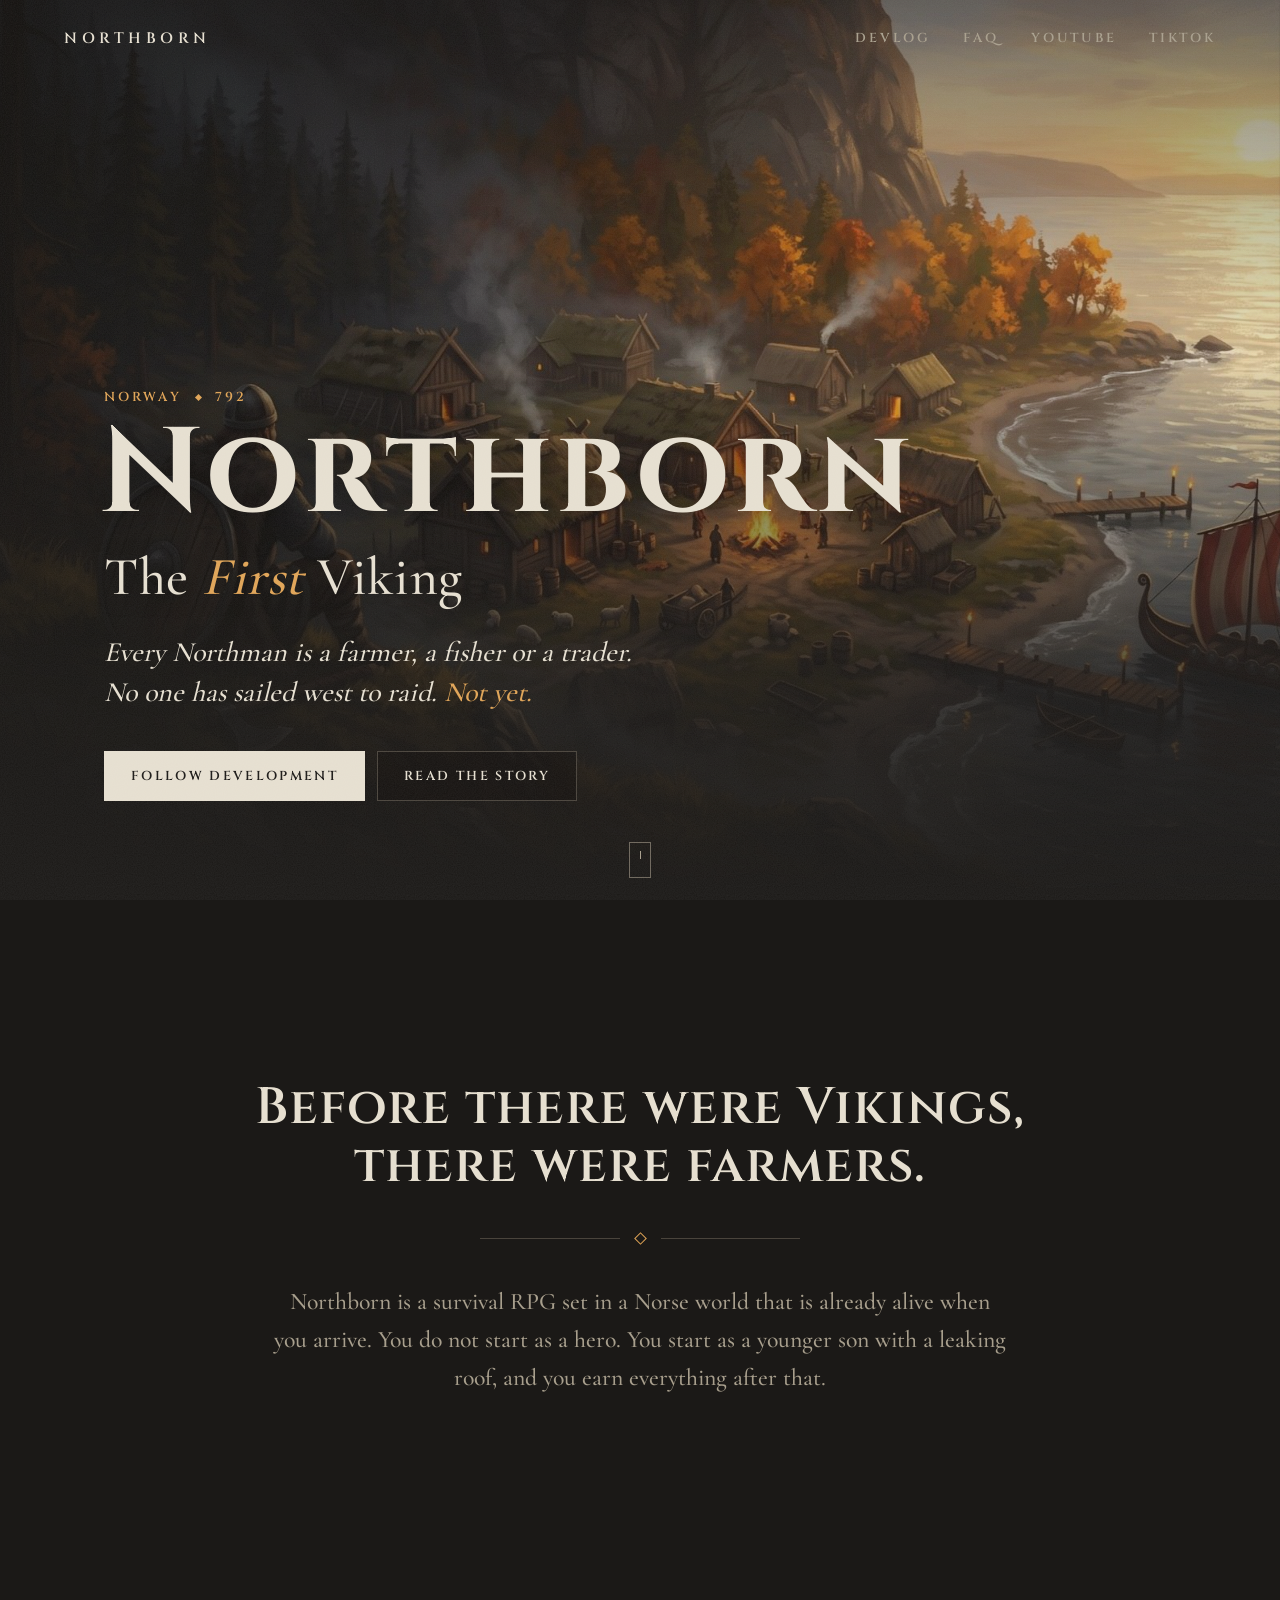
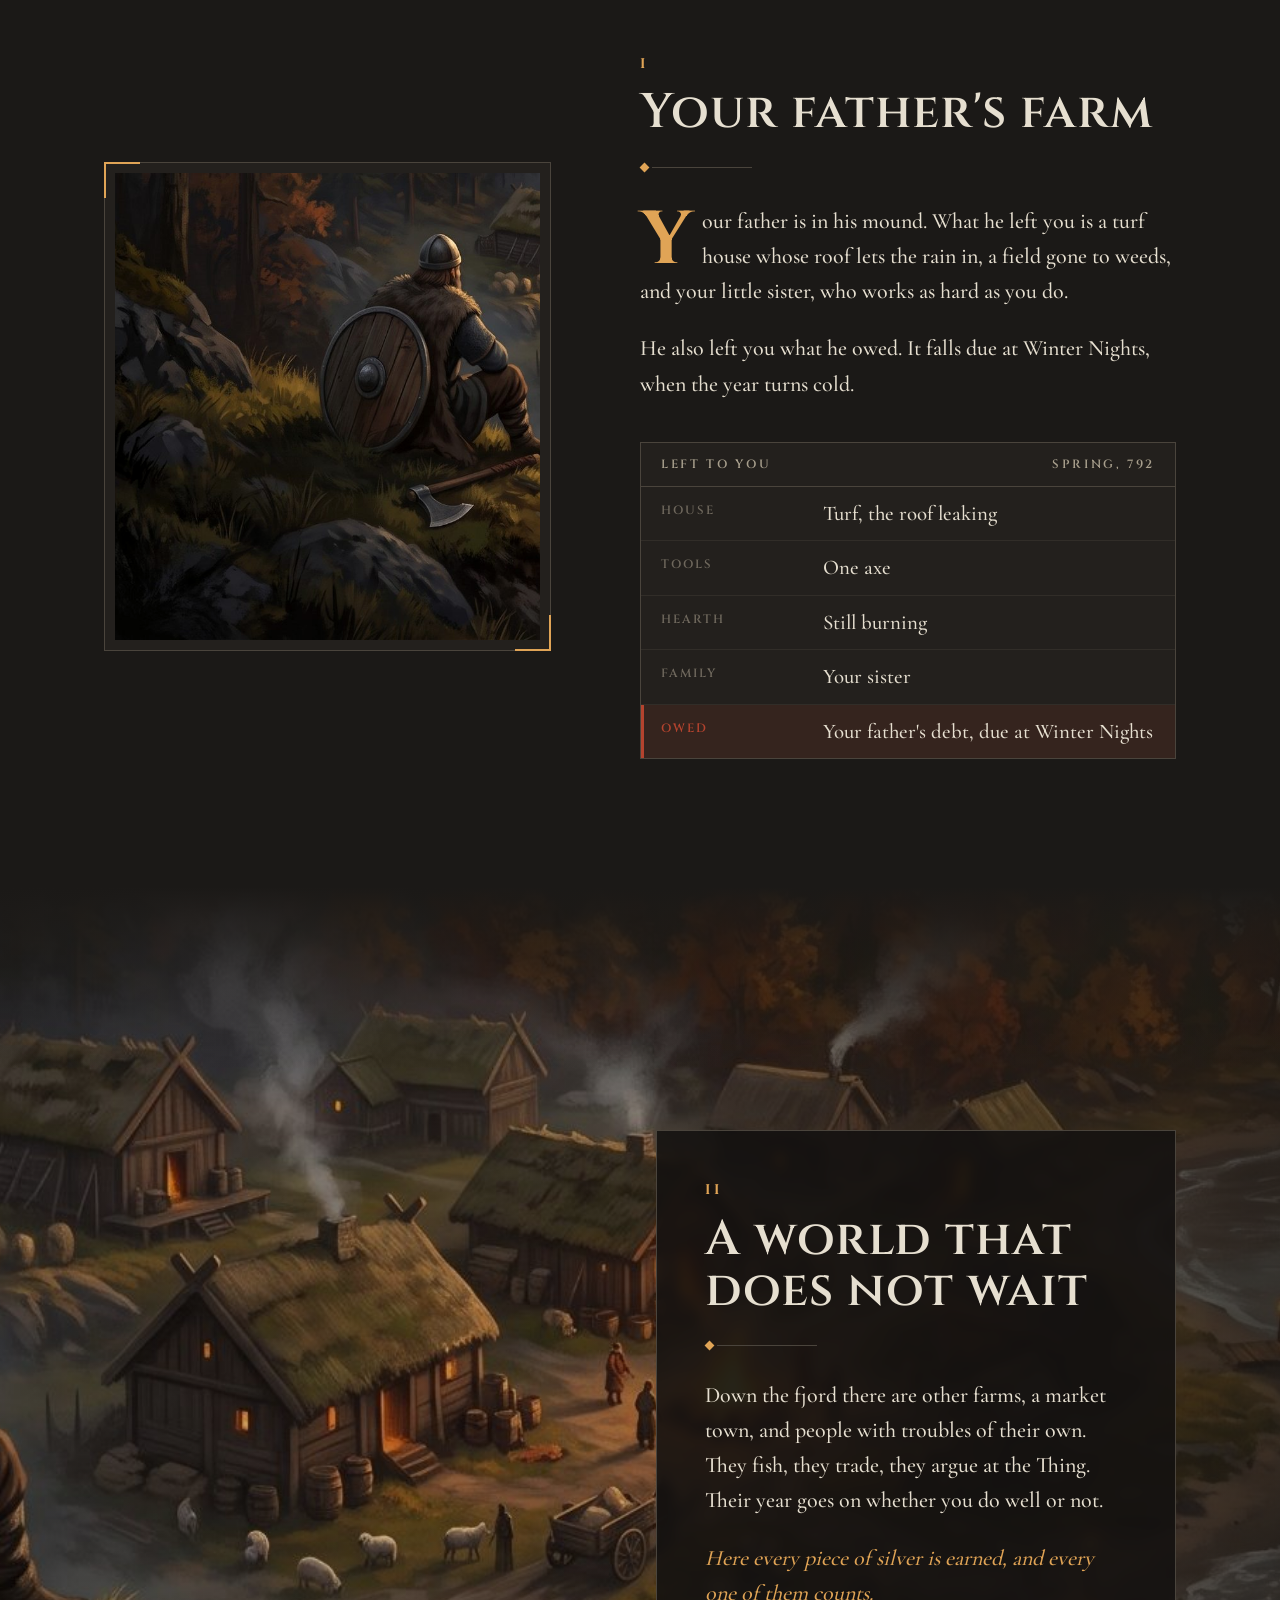
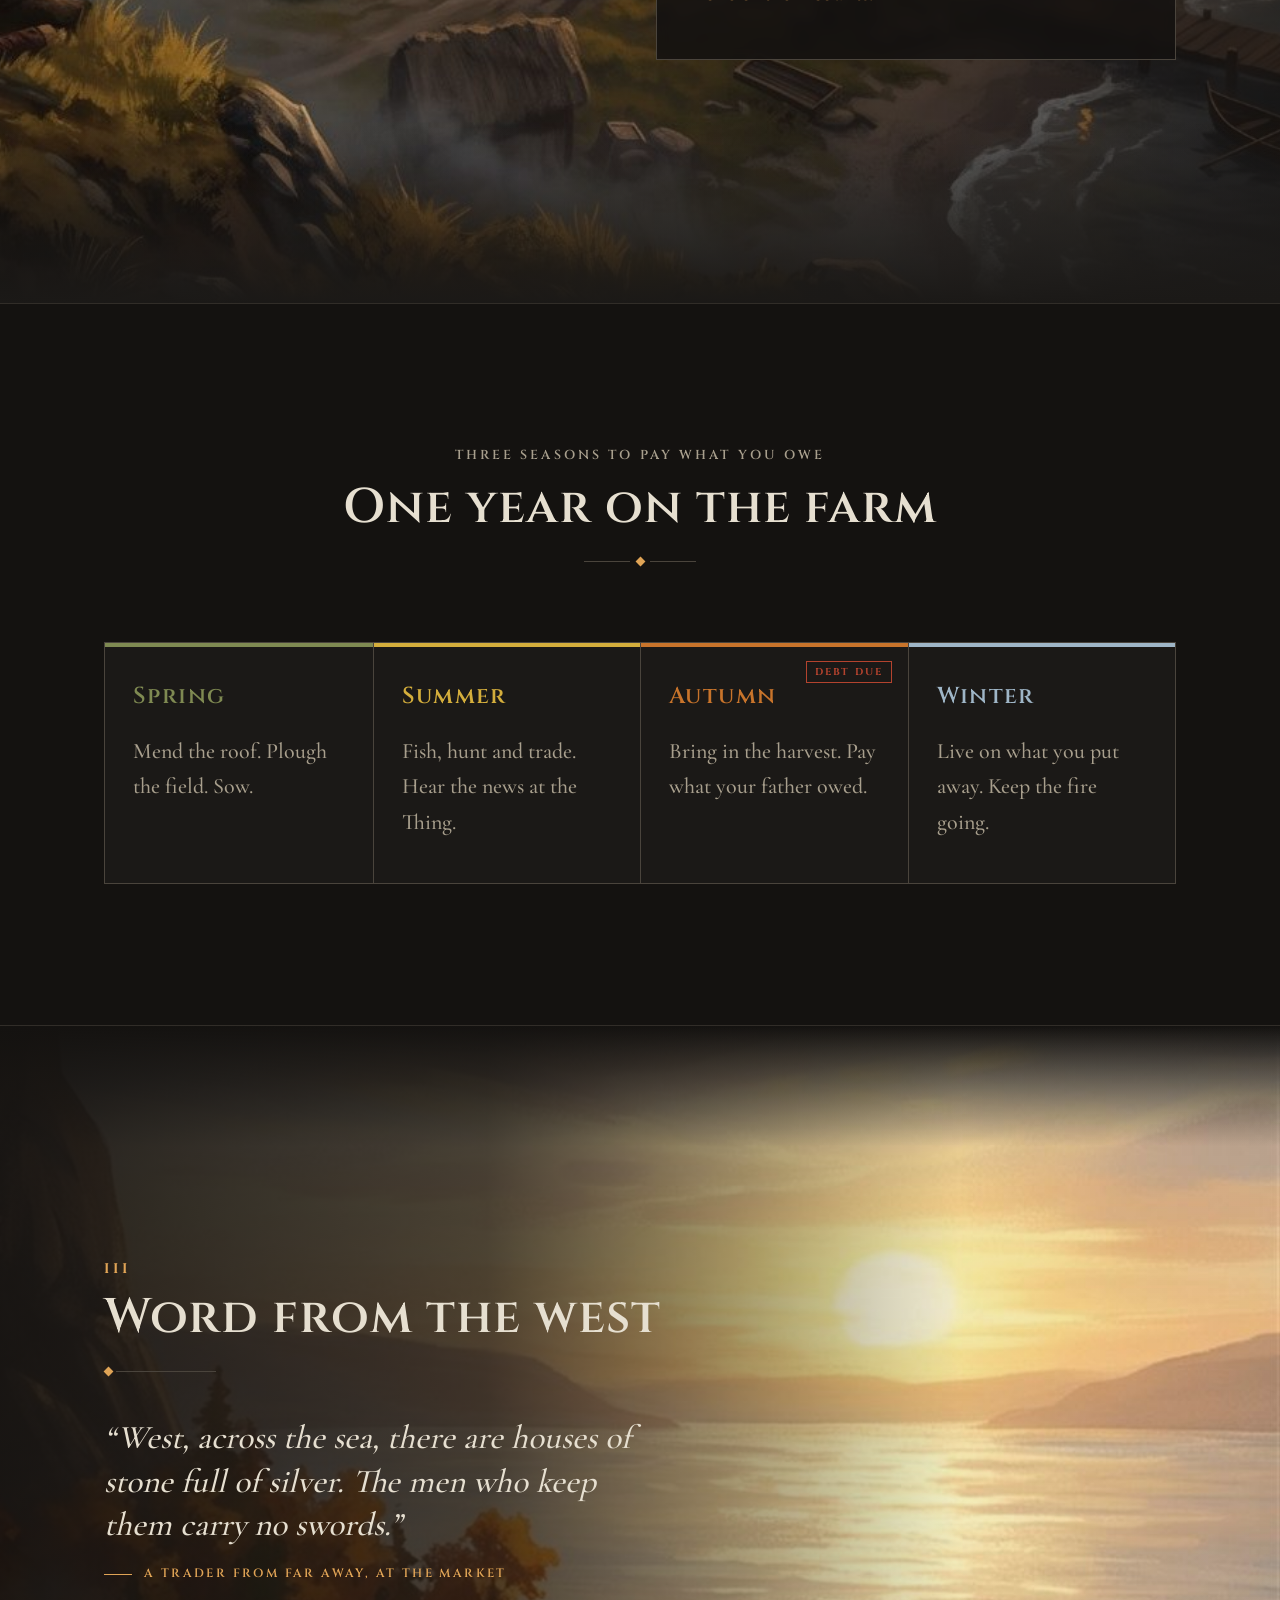
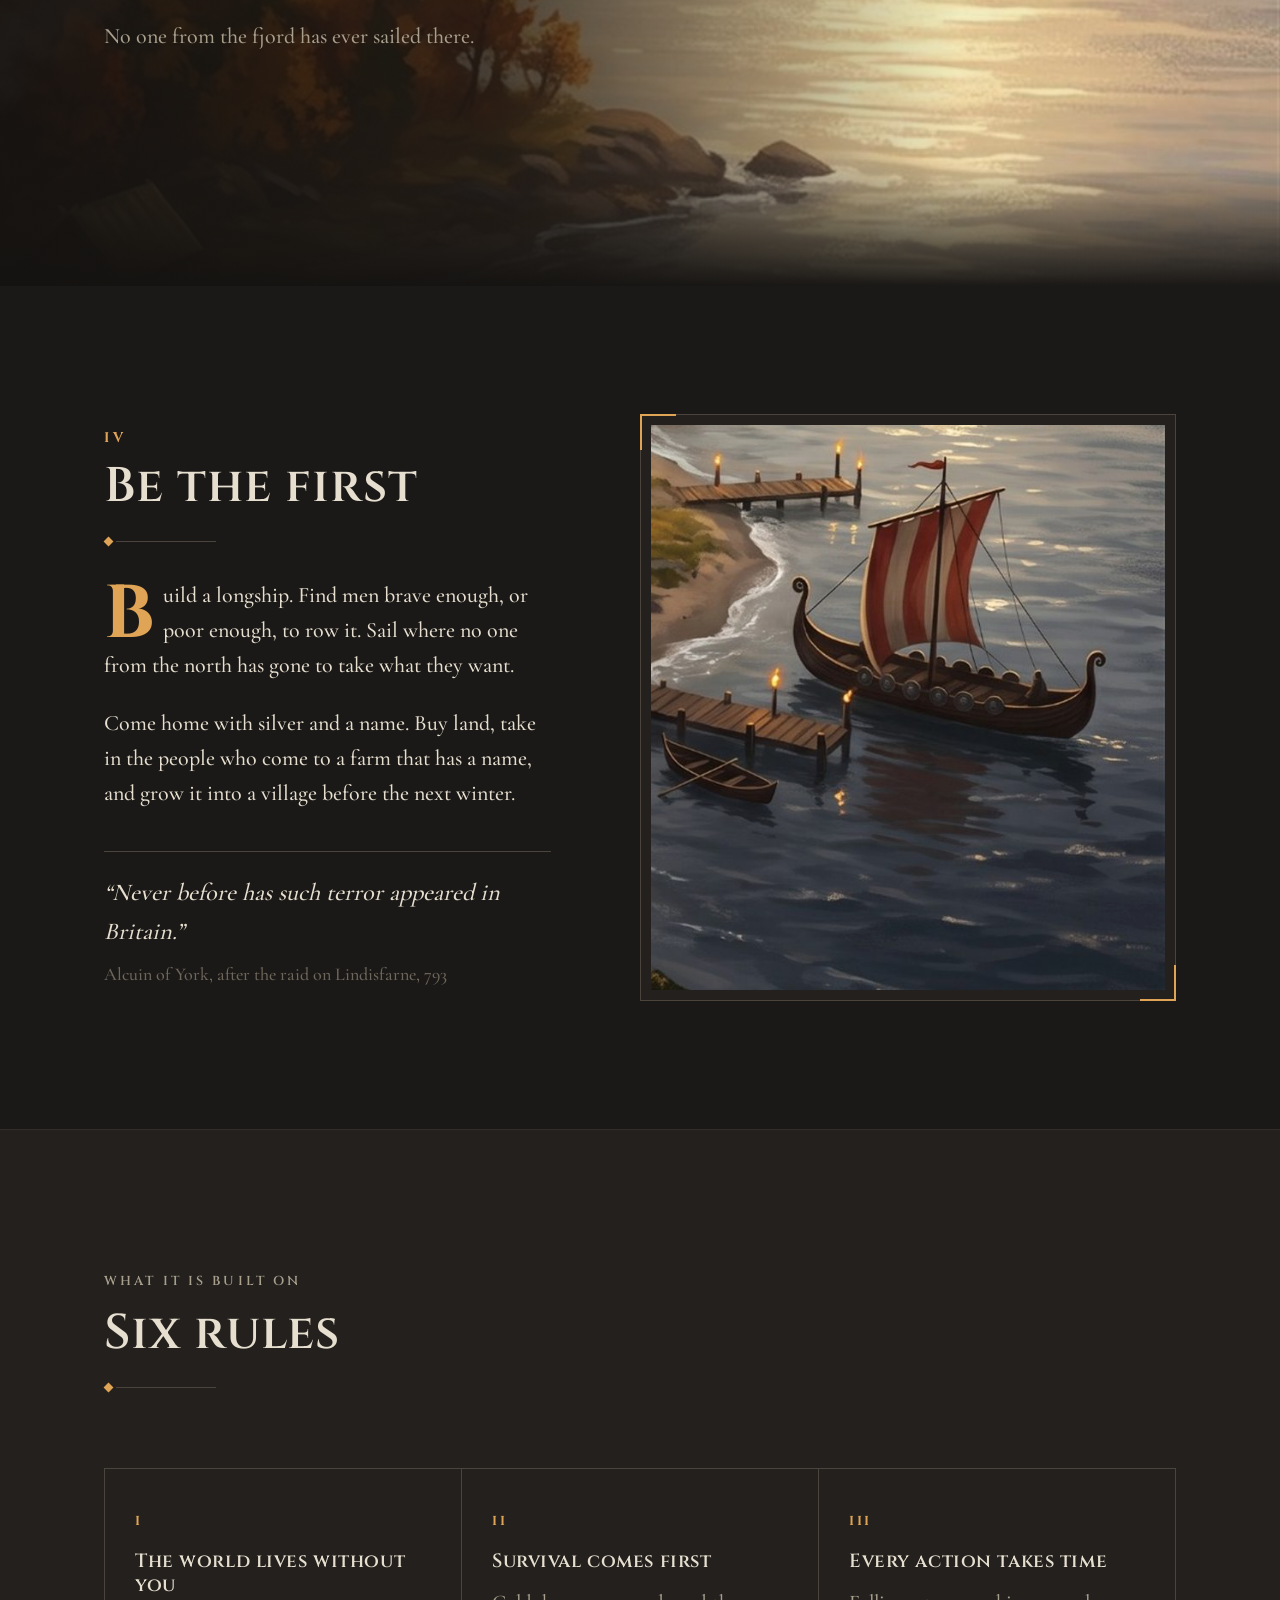
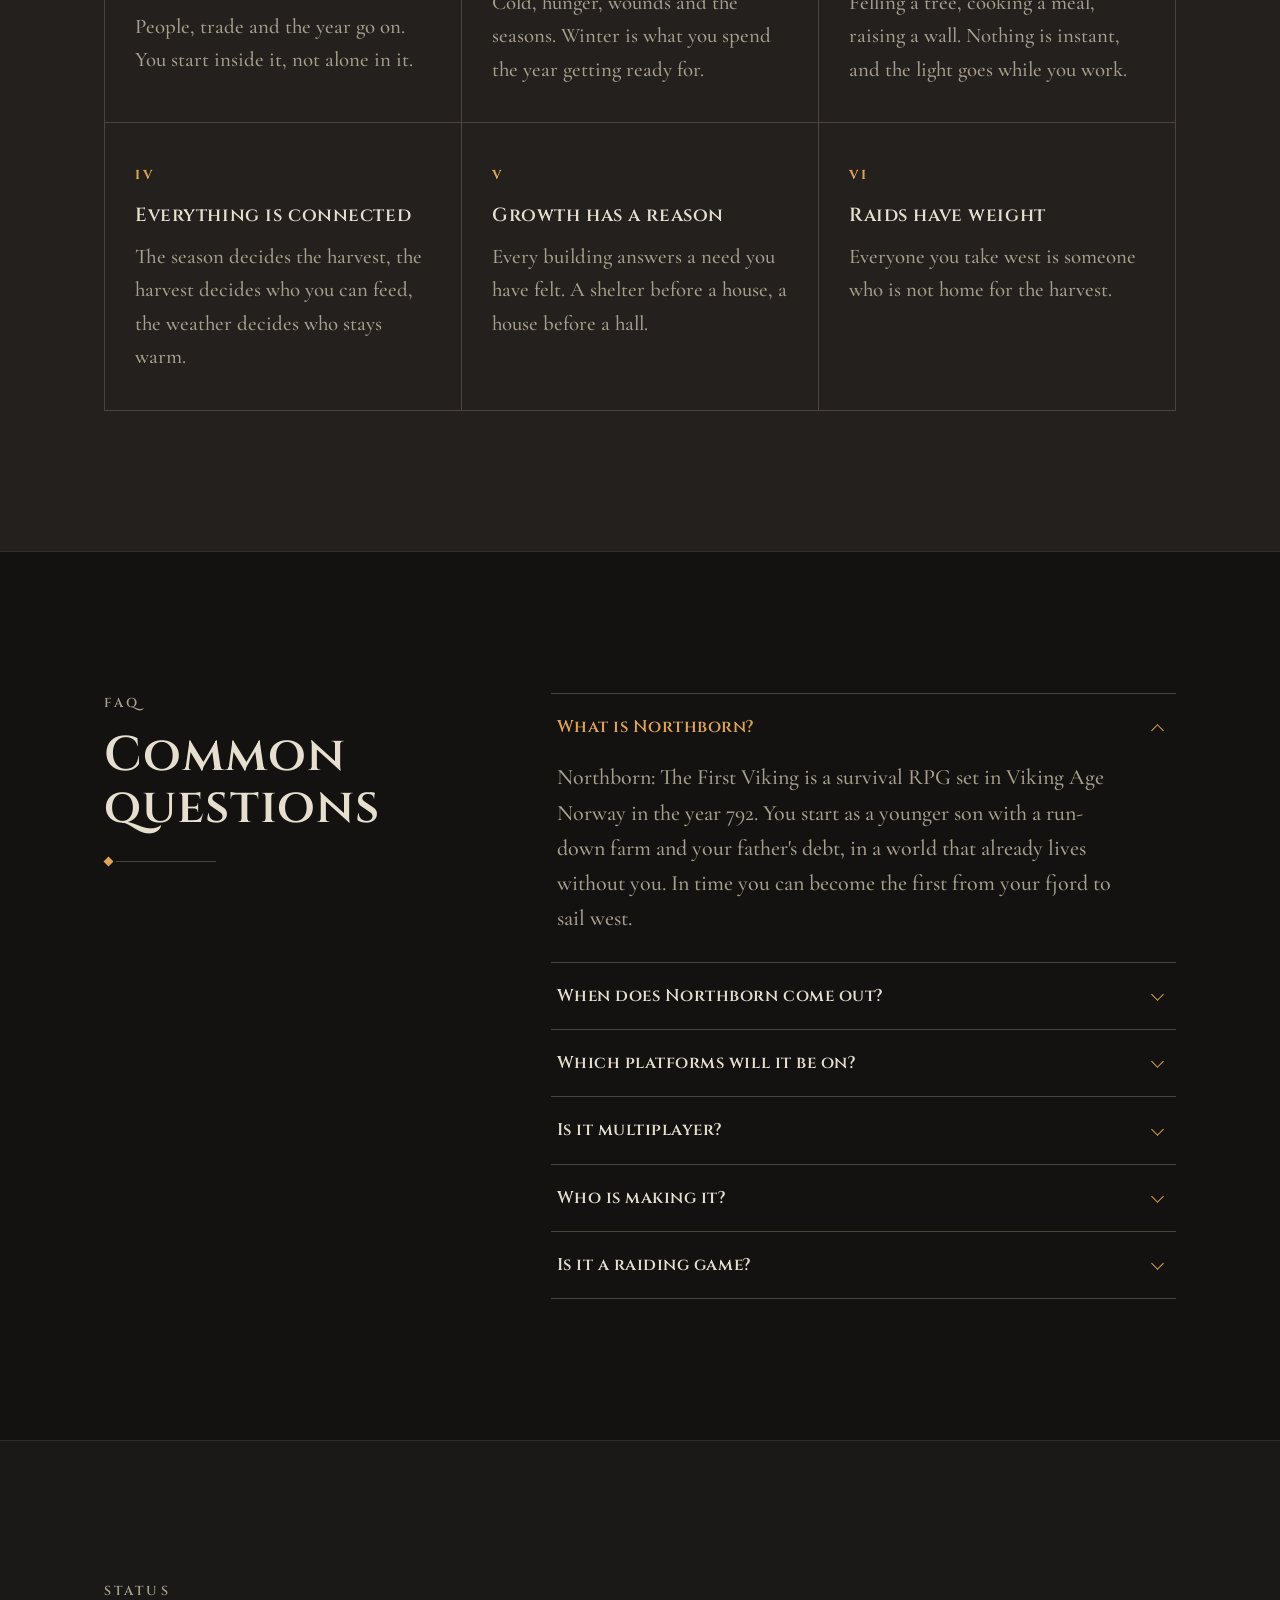
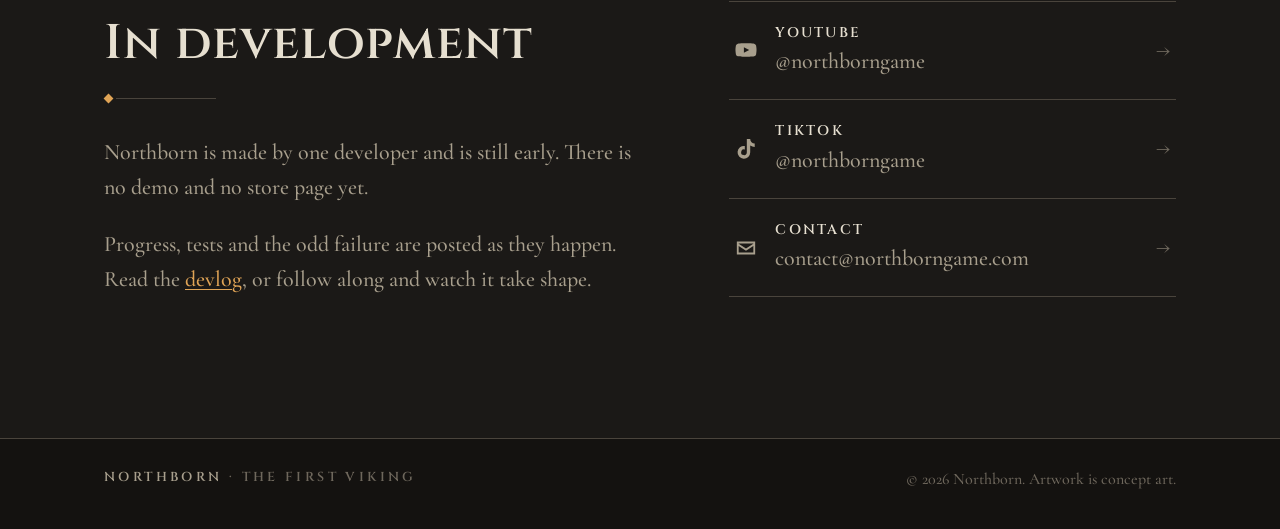
==== commit c83aaef1: "Search result look: logo favicons, short site name, keyword-first description - favicon.ico (16-64 p" ====
--- a/index.html
+++ b/index.html
@@ -3,17 +3,21 @@
 <head>
 <meta charset="utf-8">
 <meta name="viewport" content="width=device-width, initial-scale=1">
-<title>Northborn: The First Viking</title>
-<meta name="description" content="Norway, 792. Every Northman is a farmer, a fisher or a trader. No one has sailed west to raid. Northborn is a survival RPG in a living Norse world. In development.">
+<title>Northborn: The First Viking | Viking Age survival RPG</title>
+<meta name="description" content="Northborn: The First Viking is a survival RPG set in Viking Age Norway, 792. Inherit a failing farm and a debt, survive the seasons, and be the first to sail west.">
 <meta name="theme-color" content="#1b1917">
 <link rel="canonical" href="https://northborngame.com/">
 <meta property="og:type" content="website">
+<meta property="og:site_name" content="Northborn">
 <meta property="og:url" content="https://northborngame.com/">
 <meta property="og:title" content="Northborn: The First Viking">
 <meta property="og:description" content="Norway, 792. No one has sailed west to raid. Not yet.">
 <meta property="og:image" content="https://northborngame.com/assets/og.jpg">
 <meta name="twitter:card" content="summary_large_image">
-<link rel="icon" href="assets/favicon.svg" type="image/svg+xml">
+<link rel="icon" href="/favicon.ico" sizes="16x16 32x32 48x48 64x64">
+<link rel="icon" href="/assets/favicon-96.png" sizes="96x96" type="image/png">
+<link rel="apple-touch-icon" href="/assets/apple-touch-icon.png">
+<link rel="manifest" href="/site.webmanifest">
 <script type="application/ld+json">
 {
   "@context": "https://schema.org",
@@ -22,8 +26,8 @@
       "@type": "WebSite",
       "@id": "https://northborngame.com/#website",
       "url": "https://northborngame.com/",
-      "name": "Northborn: The First Viking",
-      "alternateName": ["Northborn", "Northborn game"]
+      "name": "Northborn",
+      "alternateName": ["Northborn: The First Viking", "Northborn game", "northborngame.com"]
     },
     {
       "@type": "VideoGame",
